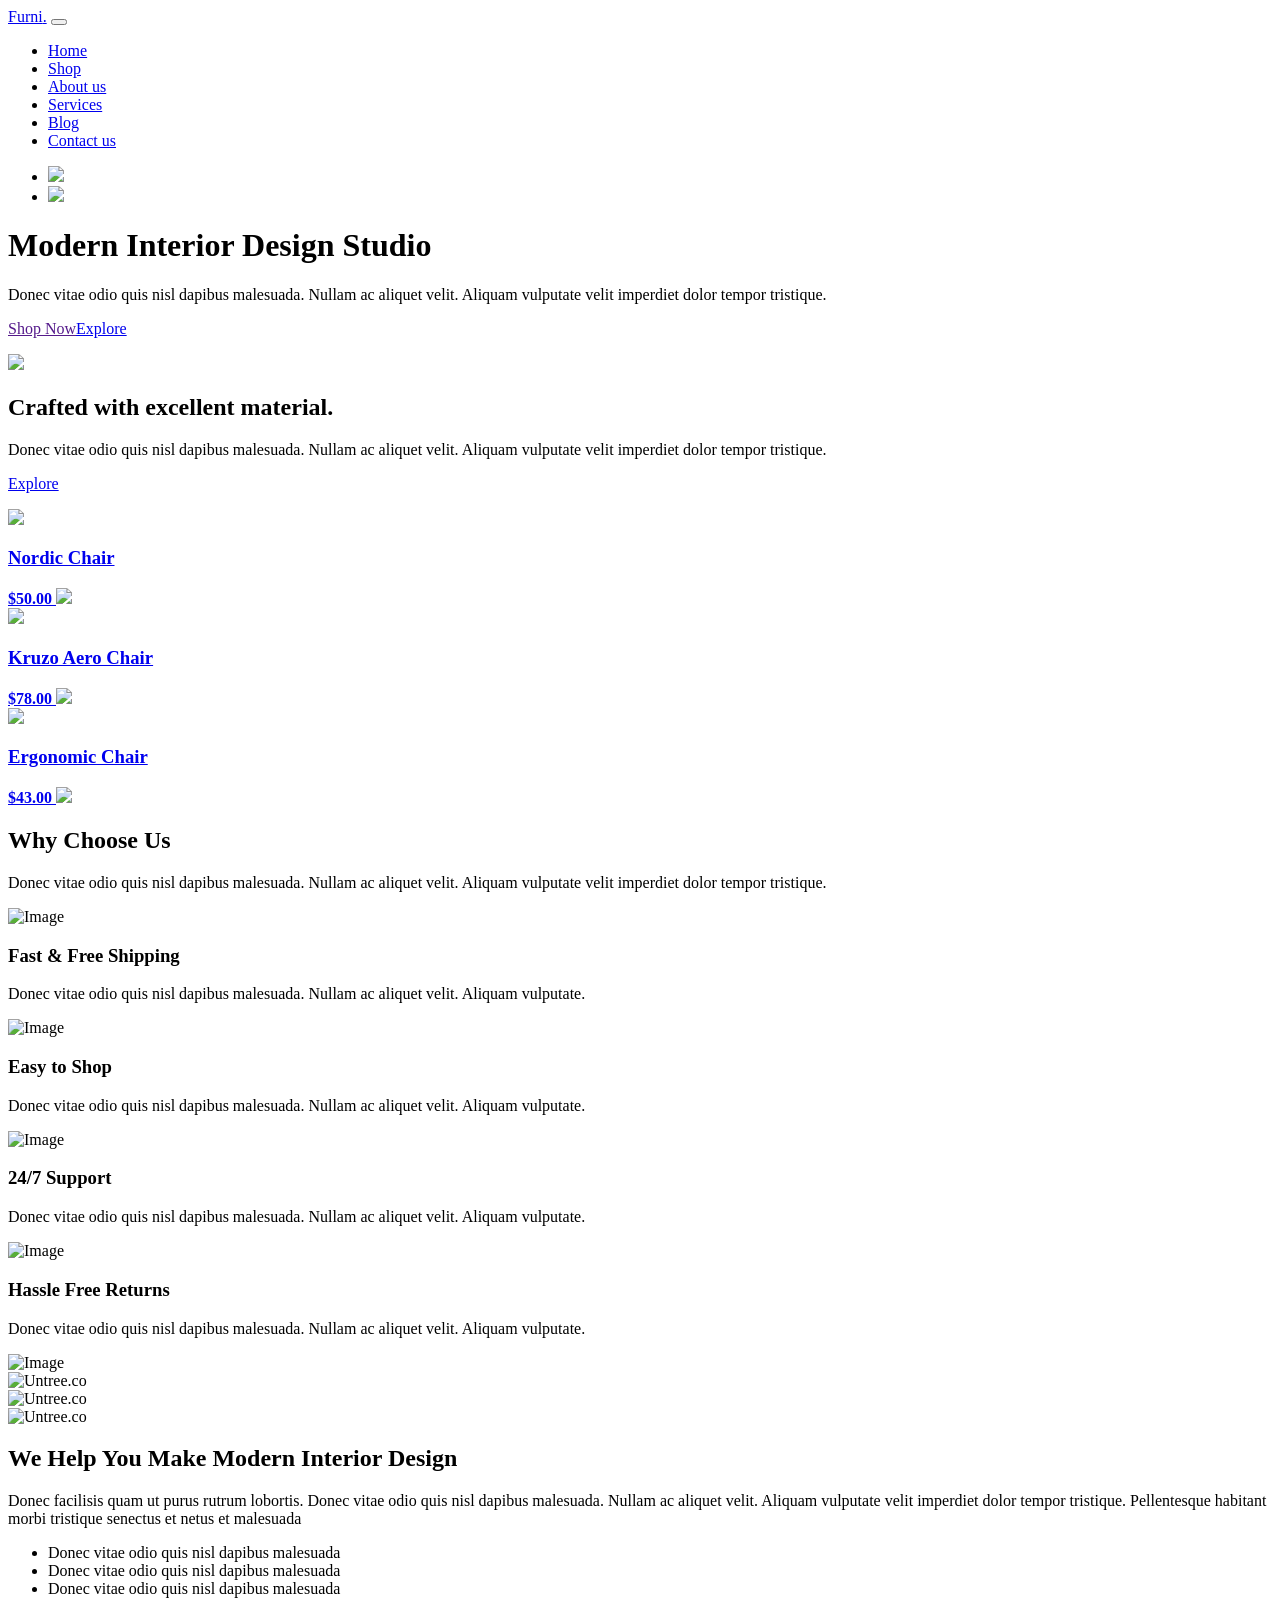
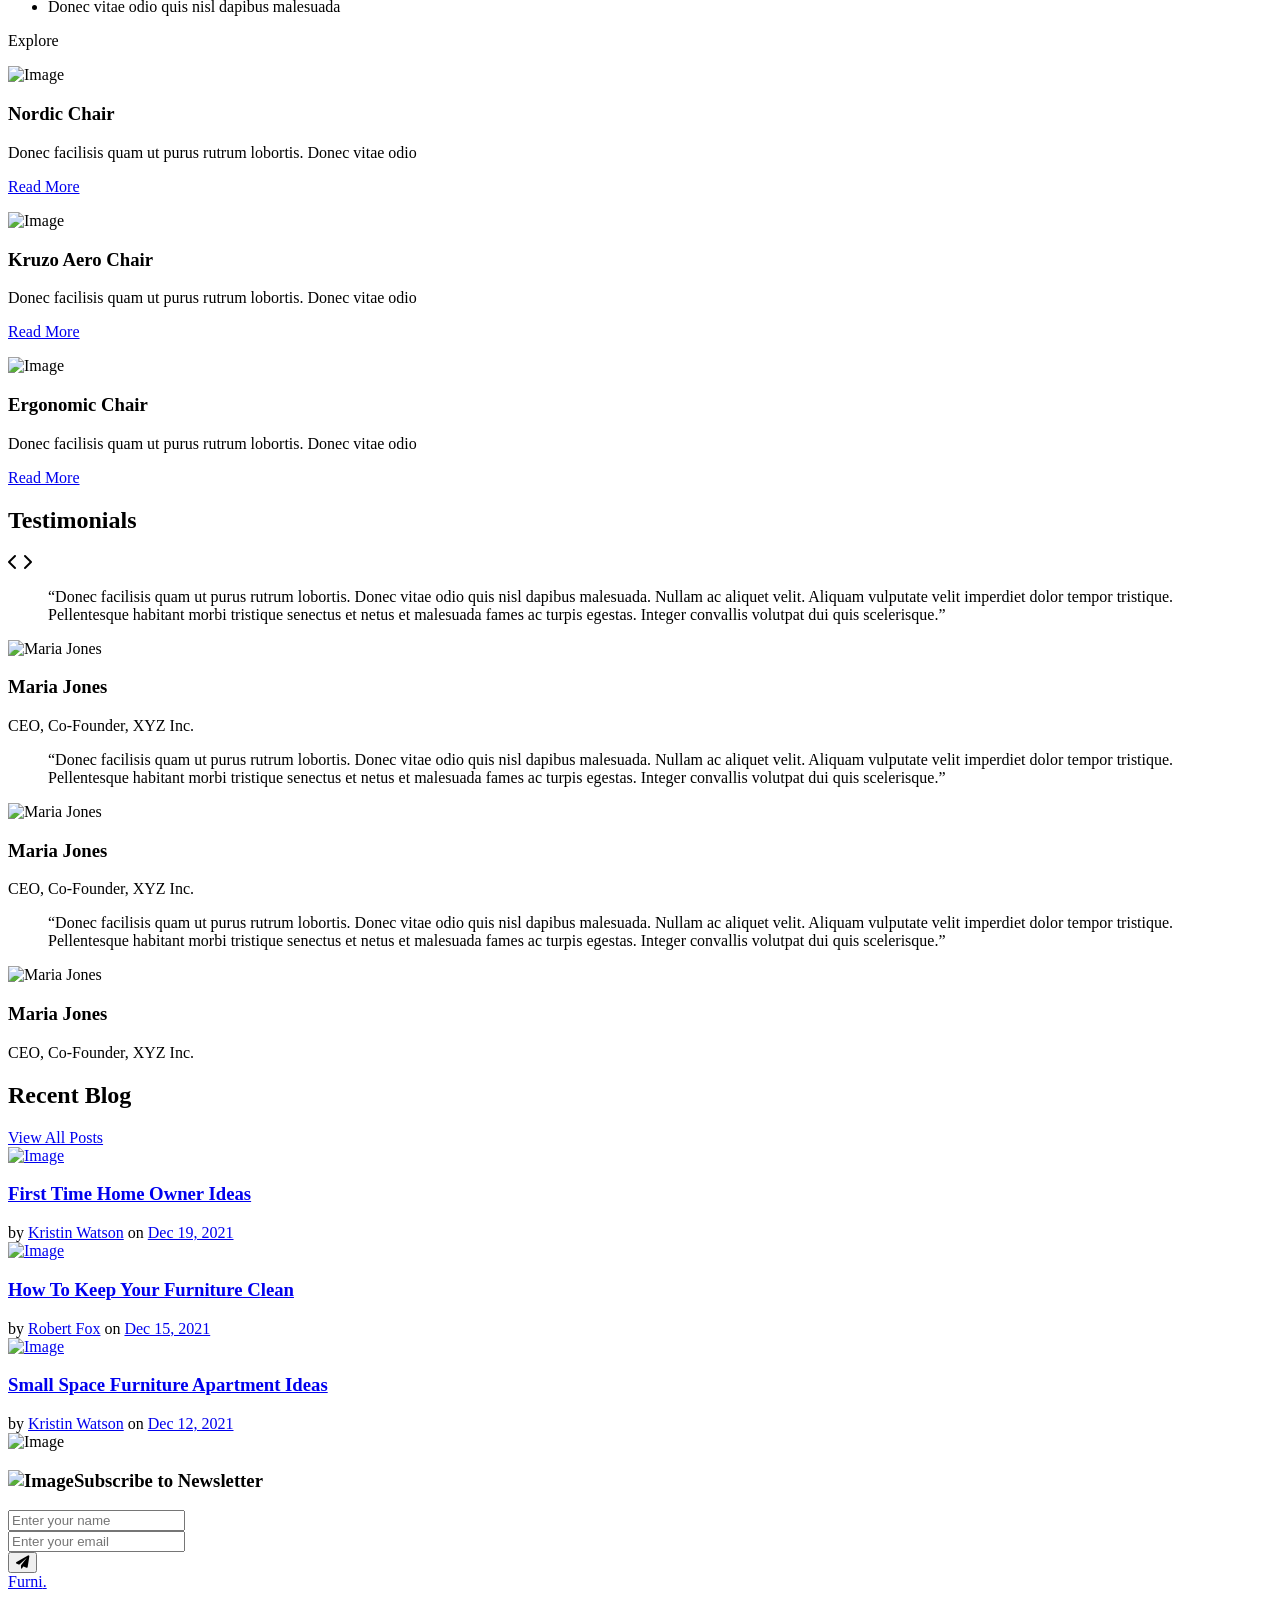
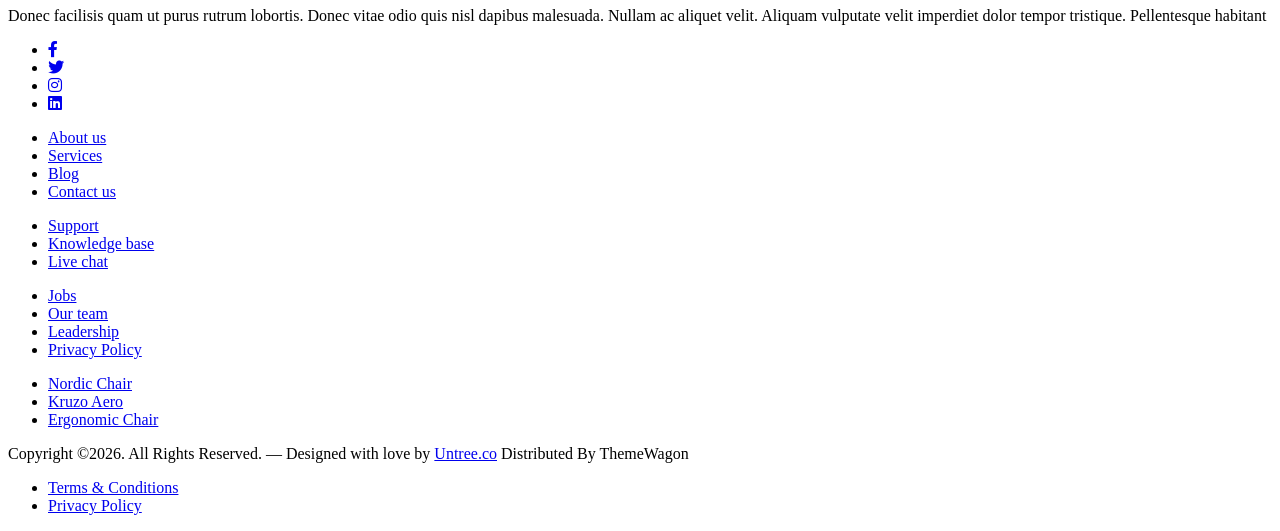
==== index.html @ 7dae72ae "Add files via upload" ====
<!-- /*
* Bootstrap 5
* Template Name: Furni
* Template Author: Untree.co
* Template URI: https://untree.co/
* License: https://creativecommons.org/licenses/by/3.0/
*/ -->
<!doctype html>
<html lang="en">
<head>
  <meta charset="utf-8">
  <meta name="viewport" content="width=device-width, initial-scale=1, shrink-to-fit=no">
  <meta name="author" content="Untree.co">
  <link rel="shortcut icon" href="favicon.png">

  <meta name="description" content="" />
  <meta name="keywords" content="bootstrap, bootstrap4" />

		<!-- Bootstrap CSS -->
		<link href="css/bootstrap.min.css" rel="stylesheet">
		<link href="https://cdnjs.cloudflare.com/ajax/libs/font-awesome/6.0.0-beta3/css/all.min.css" rel="stylesheet">
		<link href="css/tiny-slider.css" rel="stylesheet">
		<link href="css/style.css" rel="stylesheet">
		<title>Furni Free Bootstrap 5 Template for Furniture and Interior Design Websites by Untree.co </title>
	</head>

	<body>

		<!-- Start Header/Navigation -->
		<nav class="custom-navbar navbar navbar navbar-expand-md navbar-dark bg-dark" arial-label="Furni navigation bar">

			<div class="container">
				<a class="navbar-brand" href="index.html">Furni<span>.</span></a>

				<button class="navbar-toggler" type="button" data-bs-toggle="collapse" data-bs-target="#navbarsFurni" aria-controls="navbarsFurni" aria-expanded="false" aria-label="Toggle navigation">
					<span class="navbar-toggler-icon"></span>
				</button>

				<div class="collapse navbar-collapse" id="navbarsFurni">
					<ul class="custom-navbar-nav navbar-nav ms-auto mb-2 mb-md-0">
						<li class="nav-item active">
							<a class="nav-link" href="index.html">Home</a>
						</li>
						<li><a class="nav-link" href="shop.html">Shop</a></li>
						<li><a class="nav-link" href="about.html">About us</a></li>
						<li><a class="nav-link" href="services.html">Services</a></li>
						<li><a class="nav-link" href="blog.html">Blog</a></li>
						<li><a class="nav-link" href="contact.html">Contact us</a></li>
					</ul>

					<ul class="custom-navbar-cta navbar-nav mb-2 mb-md-0 ms-5">
						<li><a class="nav-link" href="#"><img src="images/user.svg"></a></li>
						<li><a class="nav-link" href="cart.html"><img src="images/cart.svg"></a></li>
					</ul>
				</div>
			</div>
				
		</nav>
		<!-- End Header/Navigation -->

		<!-- Start Hero Section -->
			<div class="hero">
				<div class="container">
					<div class="row justify-content-between">
						<div class="col-lg-5">
							<div class="intro-excerpt">
								<h1>Modern Interior <span clsas="d-block">Design Studio</span></h1>
								<p class="mb-4">Donec vitae odio quis nisl dapibus malesuada. Nullam ac aliquet velit. Aliquam vulputate velit imperdiet dolor tempor tristique.</p>
								<p><a href="" class="btn btn-secondary me-2">Shop Now</a><a href="#" class="btn btn-white-outline">Explore</a></p>
							</div>
						</div>
						<div class="col-lg-7">
							<div class="hero-img-wrap">
								<img src="images/couch.png" class="img-fluid">
							</div>
						</div>
					</div>
				</div>
			</div>
		<!-- End Hero Section -->

		<!-- Start Product Section -->
		<div class="product-section">
			<div class="container">
				<div class="row">

					<!-- Start Column 1 -->
					<div class="col-md-12 col-lg-3 mb-5 mb-lg-0">
						<h2 class="mb-4 section-title">Crafted with excellent material.</h2>
						<p class="mb-4">Donec vitae odio quis nisl dapibus malesuada. Nullam ac aliquet velit. Aliquam vulputate velit imperdiet dolor tempor tristique. </p>
						<p><a href="shop.html" class="btn">Explore</a></p>
					</div> 
					<!-- End Column 1 -->

					<!-- Start Column 2 -->
					<div class="col-12 col-md-4 col-lg-3 mb-5 mb-md-0">
						<a class="product-item" href="cart.html">
							<img src="images/product-1.png" class="img-fluid product-thumbnail">
							<h3 class="product-title">Nordic Chair</h3>
							<strong class="product-price">$50.00</strong>

							<span class="icon-cross">
								<img src="images/cross.svg" class="img-fluid">
							</span>
						</a>
					</div> 
					<!-- End Column 2 -->

					<!-- Start Column 3 -->
					<div class="col-12 col-md-4 col-lg-3 mb-5 mb-md-0">
						<a class="product-item" href="cart.html">
							<img src="images/product-2.png" class="img-fluid product-thumbnail">
							<h3 class="product-title">Kruzo Aero Chair</h3>
							<strong class="product-price">$78.00</strong>

							<span class="icon-cross">
								<img src="images/cross.svg" class="img-fluid">
							</span>
						</a>
					</div>
					<!-- End Column 3 -->

					<!-- Start Column 4 -->
					<div class="col-12 col-md-4 col-lg-3 mb-5 mb-md-0">
						<a class="product-item" href="cart.html">
							<img src="images/product-3.png" class="img-fluid product-thumbnail">
							<h3 class="product-title">Ergonomic Chair</h3>
							<strong class="product-price">$43.00</strong>

							<span class="icon-cross">
								<img src="images/cross.svg" class="img-fluid">
							</span>
						</a>
					</div>
					<!-- End Column 4 -->

				</div>
			</div>
		</div>
		<!-- End Product Section -->

		<!-- Start Why Choose Us Section -->
		<div class="why-choose-section">
			<div class="container">
				<div class="row justify-content-between">
					<div class="col-lg-6">
						<h2 class="section-title">Why Choose Us</h2>
						<p>Donec vitae odio quis nisl dapibus malesuada. Nullam ac aliquet velit. Aliquam vulputate velit imperdiet dolor tempor tristique.</p>

						<div class="row my-5">
							<div class="col-6 col-md-6">
								<div class="feature">
									<div class="icon">
										<img src="images/truck.svg" alt="Image" class="imf-fluid">
									</div>
									<h3>Fast &amp; Free Shipping</h3>
									<p>Donec vitae odio quis nisl dapibus malesuada. Nullam ac aliquet velit. Aliquam vulputate.</p>
								</div>
							</div>

							<div class="col-6 col-md-6">
								<div class="feature">
									<div class="icon">
										<img src="images/bag.svg" alt="Image" class="imf-fluid">
									</div>
									<h3>Easy to Shop</h3>
									<p>Donec vitae odio quis nisl dapibus malesuada. Nullam ac aliquet velit. Aliquam vulputate.</p>
								</div>
							</div>

							<div class="col-6 col-md-6">
								<div class="feature">
									<div class="icon">
										<img src="images/support.svg" alt="Image" class="imf-fluid">
									</div>
									<h3>24/7 Support</h3>
									<p>Donec vitae odio quis nisl dapibus malesuada. Nullam ac aliquet velit. Aliquam vulputate.</p>
								</div>
							</div>

							<div class="col-6 col-md-6">
								<div class="feature">
									<div class="icon">
										<img src="images/return.svg" alt="Image" class="imf-fluid">
									</div>
									<h3>Hassle Free Returns</h3>
									<p>Donec vitae odio quis nisl dapibus malesuada. Nullam ac aliquet velit. Aliquam vulputate.</p>
								</div>
							</div>

						</div>
					</div>

					<div class="col-lg-5">
						<div class="img-wrap">
							<img src="images/why-choose-us-img.jpg" alt="Image" class="img-fluid">
						</div>
					</div>

				</div>
			</div>
		</div>
		<!-- End Why Choose Us Section -->

		<!-- Start We Help Section -->
		<div class="we-help-section">
			<div class="container">
				<div class="row justify-content-between">
					<div class="col-lg-7 mb-5 mb-lg-0">
						<div class="imgs-grid">
							<div class="grid grid-1"><img src="images/img-grid-1.jpg" alt="Untree.co"></div>
							<div class="grid grid-2"><img src="images/img-grid-2.jpg" alt="Untree.co"></div>
							<div class="grid grid-3"><img src="images/img-grid-3.jpg" alt="Untree.co"></div>
						</div>
					</div>
					<div class="col-lg-5 ps-lg-5">
						<h2 class="section-title mb-4">We Help You Make Modern Interior Design</h2>
						<p>Donec facilisis quam ut purus rutrum lobortis. Donec vitae odio quis nisl dapibus malesuada. Nullam ac aliquet velit. Aliquam vulputate velit imperdiet dolor tempor tristique. Pellentesque habitant morbi tristique senectus et netus et malesuada</p>

						<ul class="list-unstyled custom-list my-4">
							<li>Donec vitae odio quis nisl dapibus malesuada</li>
							<li>Donec vitae odio quis nisl dapibus malesuada</li>
							<li>Donec vitae odio quis nisl dapibus malesuada</li>
							<li>Donec vitae odio quis nisl dapibus malesuada</li>
						</ul>
						<p><a herf="#" class="btn">Explore</a></p>
					</div>
				</div>
			</div>
		</div>
		<!-- End We Help Section -->

		<!-- Start Popular Product -->
		<div class="popular-product">
			<div class="container">
				<div class="row">

					<div class="col-12 col-md-6 col-lg-4 mb-4 mb-lg-0">
						<div class="product-item-sm d-flex">
							<div class="thumbnail">
								<img src="images/product-1.png" alt="Image" class="img-fluid">
							</div>
							<div class="pt-3">
								<h3>Nordic Chair</h3>
								<p>Donec facilisis quam ut purus rutrum lobortis. Donec vitae odio </p>
								<p><a href="#">Read More</a></p>
							</div>
						</div>
					</div>

					<div class="col-12 col-md-6 col-lg-4 mb-4 mb-lg-0">
						<div class="product-item-sm d-flex">
							<div class="thumbnail">
								<img src="images/product-2.png" alt="Image" class="img-fluid">
							</div>
							<div class="pt-3">
								<h3>Kruzo Aero Chair</h3>
								<p>Donec facilisis quam ut purus rutrum lobortis. Donec vitae odio </p>
								<p><a href="#">Read More</a></p>
							</div>
						</div>
					</div>

					<div class="col-12 col-md-6 col-lg-4 mb-4 mb-lg-0">
						<div class="product-item-sm d-flex">
							<div class="thumbnail">
								<img src="images/product-3.png" alt="Image" class="img-fluid">
							</div>
							<div class="pt-3">
								<h3>Ergonomic Chair</h3>
								<p>Donec facilisis quam ut purus rutrum lobortis. Donec vitae odio </p>
								<p><a href="#">Read More</a></p>
							</div>
						</div>
					</div>

				</div>
			</div>
		</div>
		<!-- End Popular Product -->

		<!-- Start Testimonial Slider -->
		<div class="testimonial-section">
			<div class="container">
				<div class="row">
					<div class="col-lg-7 mx-auto text-center">
						<h2 class="section-title">Testimonials</h2>
					</div>
				</div>

				<div class="row justify-content-center">
					<div class="col-lg-12">
						<div class="testimonial-slider-wrap text-center">

							<div id="testimonial-nav">
								<span class="prev" data-controls="prev"><span class="fa fa-chevron-left"></span></span>
								<span class="next" data-controls="next"><span class="fa fa-chevron-right"></span></span>
							</div>

							<div class="testimonial-slider">
								
								<div class="item">
									<div class="row justify-content-center">
										<div class="col-lg-8 mx-auto">

											<div class="testimonial-block text-center">
												<blockquote class="mb-5">
													<p>&ldquo;Donec facilisis quam ut purus rutrum lobortis. Donec vitae odio quis nisl dapibus malesuada. Nullam ac aliquet velit. Aliquam vulputate velit imperdiet dolor tempor tristique. Pellentesque habitant morbi tristique senectus et netus et malesuada fames ac turpis egestas. Integer convallis volutpat dui quis scelerisque.&rdquo;</p>
												</blockquote>

												<div class="author-info">
													<div class="author-pic">
														<img src="images/person-1.png" alt="Maria Jones" class="img-fluid">
													</div>
													<h3 class="font-weight-bold">Maria Jones</h3>
													<span class="position d-block mb-3">CEO, Co-Founder, XYZ Inc.</span>
												</div>
											</div>

										</div>
									</div>
								</div> 
								<!-- END item -->

								<div class="item">
									<div class="row justify-content-center">
										<div class="col-lg-8 mx-auto">

											<div class="testimonial-block text-center">
												<blockquote class="mb-5">
													<p>&ldquo;Donec facilisis quam ut purus rutrum lobortis. Donec vitae odio quis nisl dapibus malesuada. Nullam ac aliquet velit. Aliquam vulputate velit imperdiet dolor tempor tristique. Pellentesque habitant morbi tristique senectus et netus et malesuada fames ac turpis egestas. Integer convallis volutpat dui quis scelerisque.&rdquo;</p>
												</blockquote>

												<div class="author-info">
													<div class="author-pic">
														<img src="images/person-1.png" alt="Maria Jones" class="img-fluid">
													</div>
													<h3 class="font-weight-bold">Maria Jones</h3>
													<span class="position d-block mb-3">CEO, Co-Founder, XYZ Inc.</span>
												</div>
											</div>

										</div>
									</div>
								</div> 
								<!-- END item -->

								<div class="item">
									<div class="row justify-content-center">
										<div class="col-lg-8 mx-auto">

											<div class="testimonial-block text-center">
												<blockquote class="mb-5">
													<p>&ldquo;Donec facilisis quam ut purus rutrum lobortis. Donec vitae odio quis nisl dapibus malesuada. Nullam ac aliquet velit. Aliquam vulputate velit imperdiet dolor tempor tristique. Pellentesque habitant morbi tristique senectus et netus et malesuada fames ac turpis egestas. Integer convallis volutpat dui quis scelerisque.&rdquo;</p>
												</blockquote>

												<div class="author-info">
													<div class="author-pic">
														<img src="images/person-1.png" alt="Maria Jones" class="img-fluid">
													</div>
													<h3 class="font-weight-bold">Maria Jones</h3>
													<span class="position d-block mb-3">CEO, Co-Founder, XYZ Inc.</span>
												</div>
											</div>

										</div>
									</div>
								</div> 
								<!-- END item -->

							</div>

						</div>
					</div>
				</div>
			</div>
		</div>
		<!-- End Testimonial Slider -->

		<!-- Start Blog Section -->
		<div class="blog-section">
			<div class="container">
				<div class="row mb-5">
					<div class="col-md-6">
						<h2 class="section-title">Recent Blog</h2>
					</div>
					<div class="col-md-6 text-start text-md-end">
						<a href="#" class="more">View All Posts</a>
					</div>
				</div>

				<div class="row">

					<div class="col-12 col-sm-6 col-md-4 mb-4 mb-md-0">
						<div class="post-entry">
							<a href="#" class="post-thumbnail"><img src="images/post-1.jpg" alt="Image" class="img-fluid"></a>
							<div class="post-content-entry">
								<h3><a href="#">First Time Home Owner Ideas</a></h3>
								<div class="meta">
									<span>by <a href="#">Kristin Watson</a></span> <span>on <a href="#">Dec 19, 2021</a></span>
								</div>
							</div>
						</div>
					</div>

					<div class="col-12 col-sm-6 col-md-4 mb-4 mb-md-0">
						<div class="post-entry">
							<a href="#" class="post-thumbnail"><img src="images/post-2.jpg" alt="Image" class="img-fluid"></a>
							<div class="post-content-entry">
								<h3><a href="#">How To Keep Your Furniture Clean</a></h3>
								<div class="meta">
									<span>by <a href="#">Robert Fox</a></span> <span>on <a href="#">Dec 15, 2021</a></span>
								</div>
							</div>
						</div>
					</div>

					<div class="col-12 col-sm-6 col-md-4 mb-4 mb-md-0">
						<div class="post-entry">
							<a href="#" class="post-thumbnail"><img src="images/post-3.jpg" alt="Image" class="img-fluid"></a>
							<div class="post-content-entry">
								<h3><a href="#">Small Space Furniture Apartment Ideas</a></h3>
								<div class="meta">
									<span>by <a href="#">Kristin Watson</a></span> <span>on <a href="#">Dec 12, 2021</a></span>
								</div>
							</div>
						</div>
					</div>

				</div>
			</div>
		</div>
		<!-- End Blog Section -->	

		<!-- Start Footer Section -->
		<footer class="footer-section">
			<div class="container relative">

				<div class="sofa-img">
					<img src="images/sofa.png" alt="Image" class="img-fluid">
				</div>

				<div class="row">
					<div class="col-lg-8">
						<div class="subscription-form">
							<h3 class="d-flex align-items-center"><span class="me-1"><img src="images/envelope-outline.svg" alt="Image" class="img-fluid"></span><span>Subscribe to Newsletter</span></h3>

							<form action="#" class="row g-3">
								<div class="col-auto">
									<input type="text" class="form-control" placeholder="Enter your name">
								</div>
								<div class="col-auto">
									<input type="email" class="form-control" placeholder="Enter your email">
								</div>
								<div class="col-auto">
									<button class="btn btn-primary">
										<span class="fa fa-paper-plane"></span>
									</button>
								</div>
							</form>

						</div>
					</div>
				</div>

				<div class="row g-5 mb-5">
					<div class="col-lg-4">
						<div class="mb-4 footer-logo-wrap"><a href="#" class="footer-logo">Furni<span>.</span></a></div>
						<p class="mb-4">Donec facilisis quam ut purus rutrum lobortis. Donec vitae odio quis nisl dapibus malesuada. Nullam ac aliquet velit. Aliquam vulputate velit imperdiet dolor tempor tristique. Pellentesque habitant</p>

						<ul class="list-unstyled custom-social">
							<li><a href="#"><span class="fa fa-brands fa-facebook-f"></span></a></li>
							<li><a href="#"><span class="fa fa-brands fa-twitter"></span></a></li>
							<li><a href="#"><span class="fa fa-brands fa-instagram"></span></a></li>
							<li><a href="#"><span class="fa fa-brands fa-linkedin"></span></a></li>
						</ul>
					</div>

					<div class="col-lg-8">
						<div class="row links-wrap">
							<div class="col-6 col-sm-6 col-md-3">
								<ul class="list-unstyled">
									<li><a href="#">About us</a></li>
									<li><a href="#">Services</a></li>
									<li><a href="#">Blog</a></li>
									<li><a href="#">Contact us</a></li>
								</ul>
							</div>

							<div class="col-6 col-sm-6 col-md-3">
								<ul class="list-unstyled">
									<li><a href="#">Support</a></li>
									<li><a href="#">Knowledge base</a></li>
									<li><a href="#">Live chat</a></li>
								</ul>
							</div>

							<div class="col-6 col-sm-6 col-md-3">
								<ul class="list-unstyled">
									<li><a href="#">Jobs</a></li>
									<li><a href="#">Our team</a></li>
									<li><a href="#">Leadership</a></li>
									<li><a href="#">Privacy Policy</a></li>
								</ul>
							</div>

							<div class="col-6 col-sm-6 col-md-3">
								<ul class="list-unstyled">
									<li><a href="#">Nordic Chair</a></li>
									<li><a href="#">Kruzo Aero</a></li>
									<li><a href="#">Ergonomic Chair</a></li>
								</ul>
							</div>
						</div>
					</div>

				</div>

				<div class="border-top copyright">
					<div class="row pt-4">
						<div class="col-lg-6">
							<p class="mb-2 text-center text-lg-start">Copyright &copy;<script>document.write(new Date().getFullYear());</script>. All Rights Reserved. &mdash; Designed with love by <a href="https://untree.co">Untree.co</a> Distributed By <a hreff="https://themewagon.com">ThemeWagon</a>  <!-- License information: https://untree.co/license/ -->
            </p>
						</div>

						<div class="col-lg-6 text-center text-lg-end">
							<ul class="list-unstyled d-inline-flex ms-auto">
								<li class="me-4"><a href="#">Terms &amp; Conditions</a></li>
								<li><a href="#">Privacy Policy</a></li>
							</ul>
						</div>

					</div>
				</div>

			</div>
		</footer>
		<!-- End Footer Section -->	


		<script src="js/bootstrap.bundle.min.js"></script>
		<script src="js/tiny-slider.js"></script>
		<script src="js/custom.js"></script>
	</body>

</html>
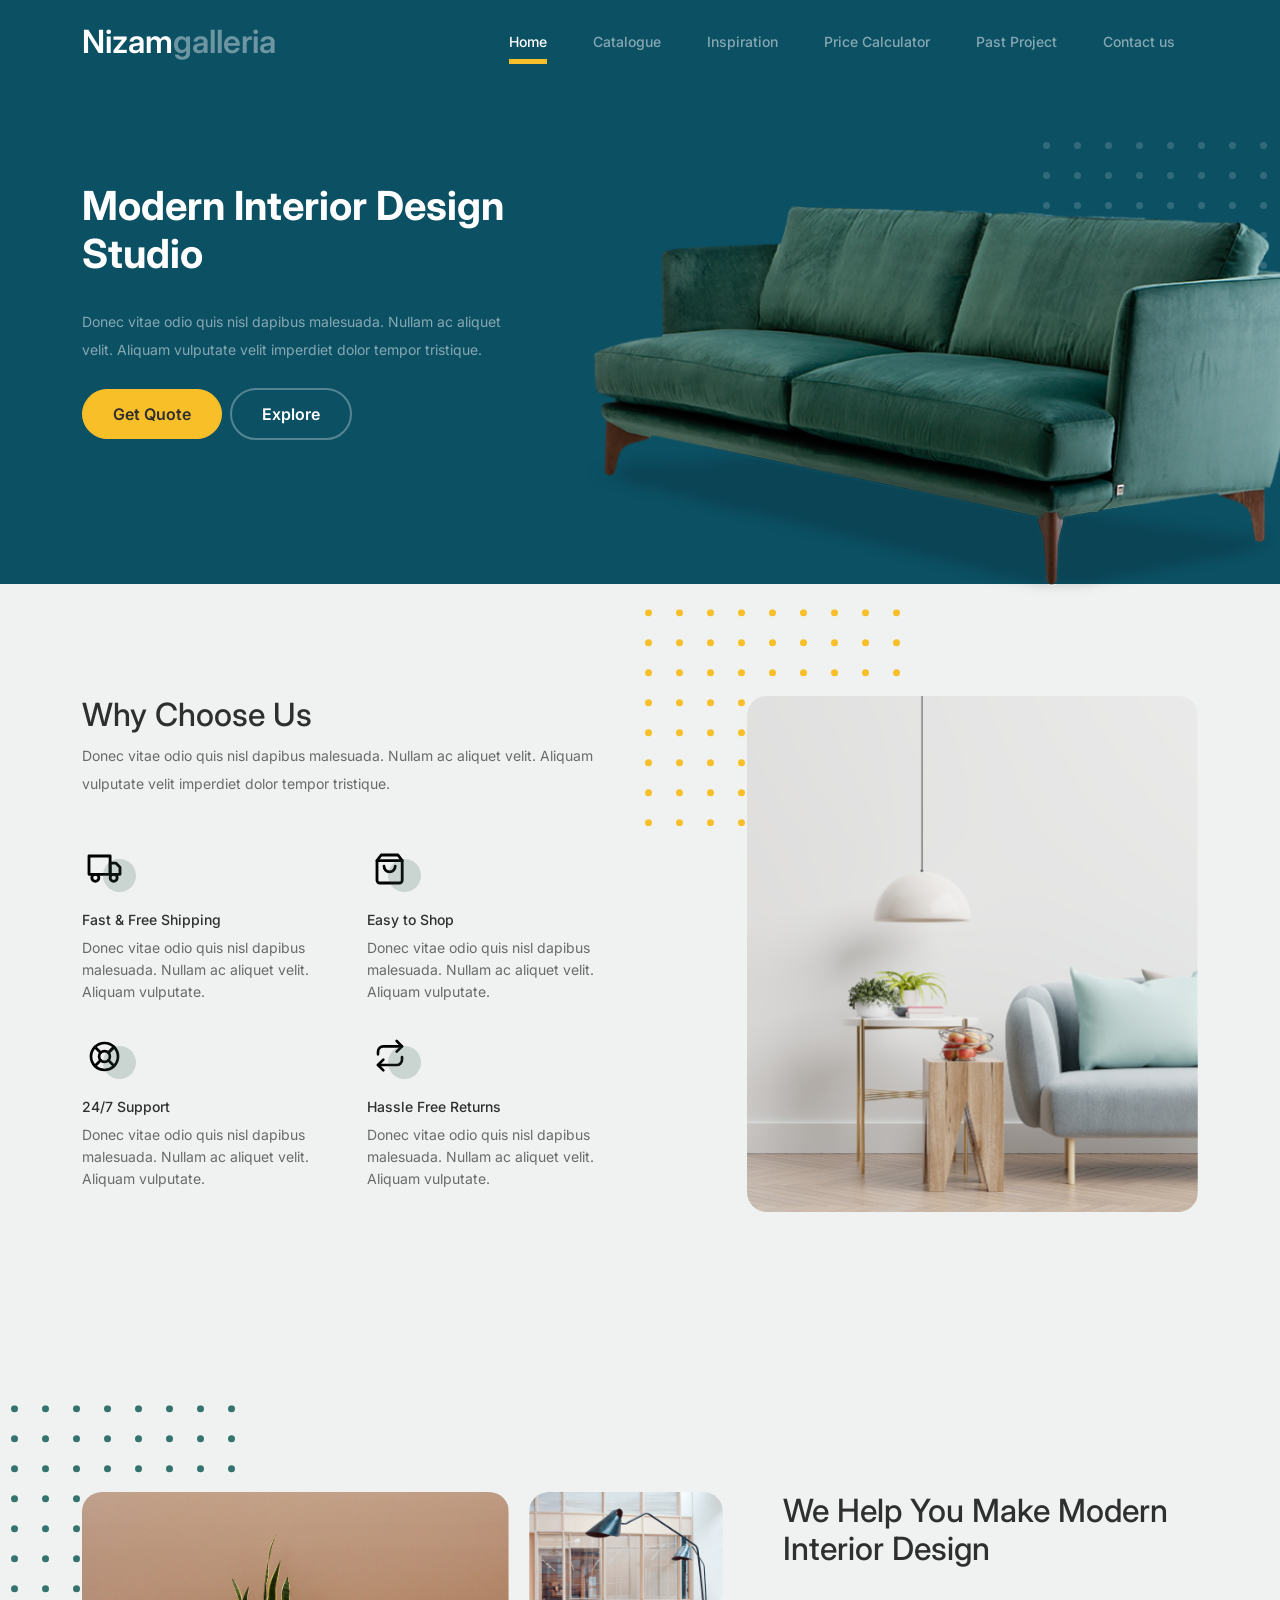
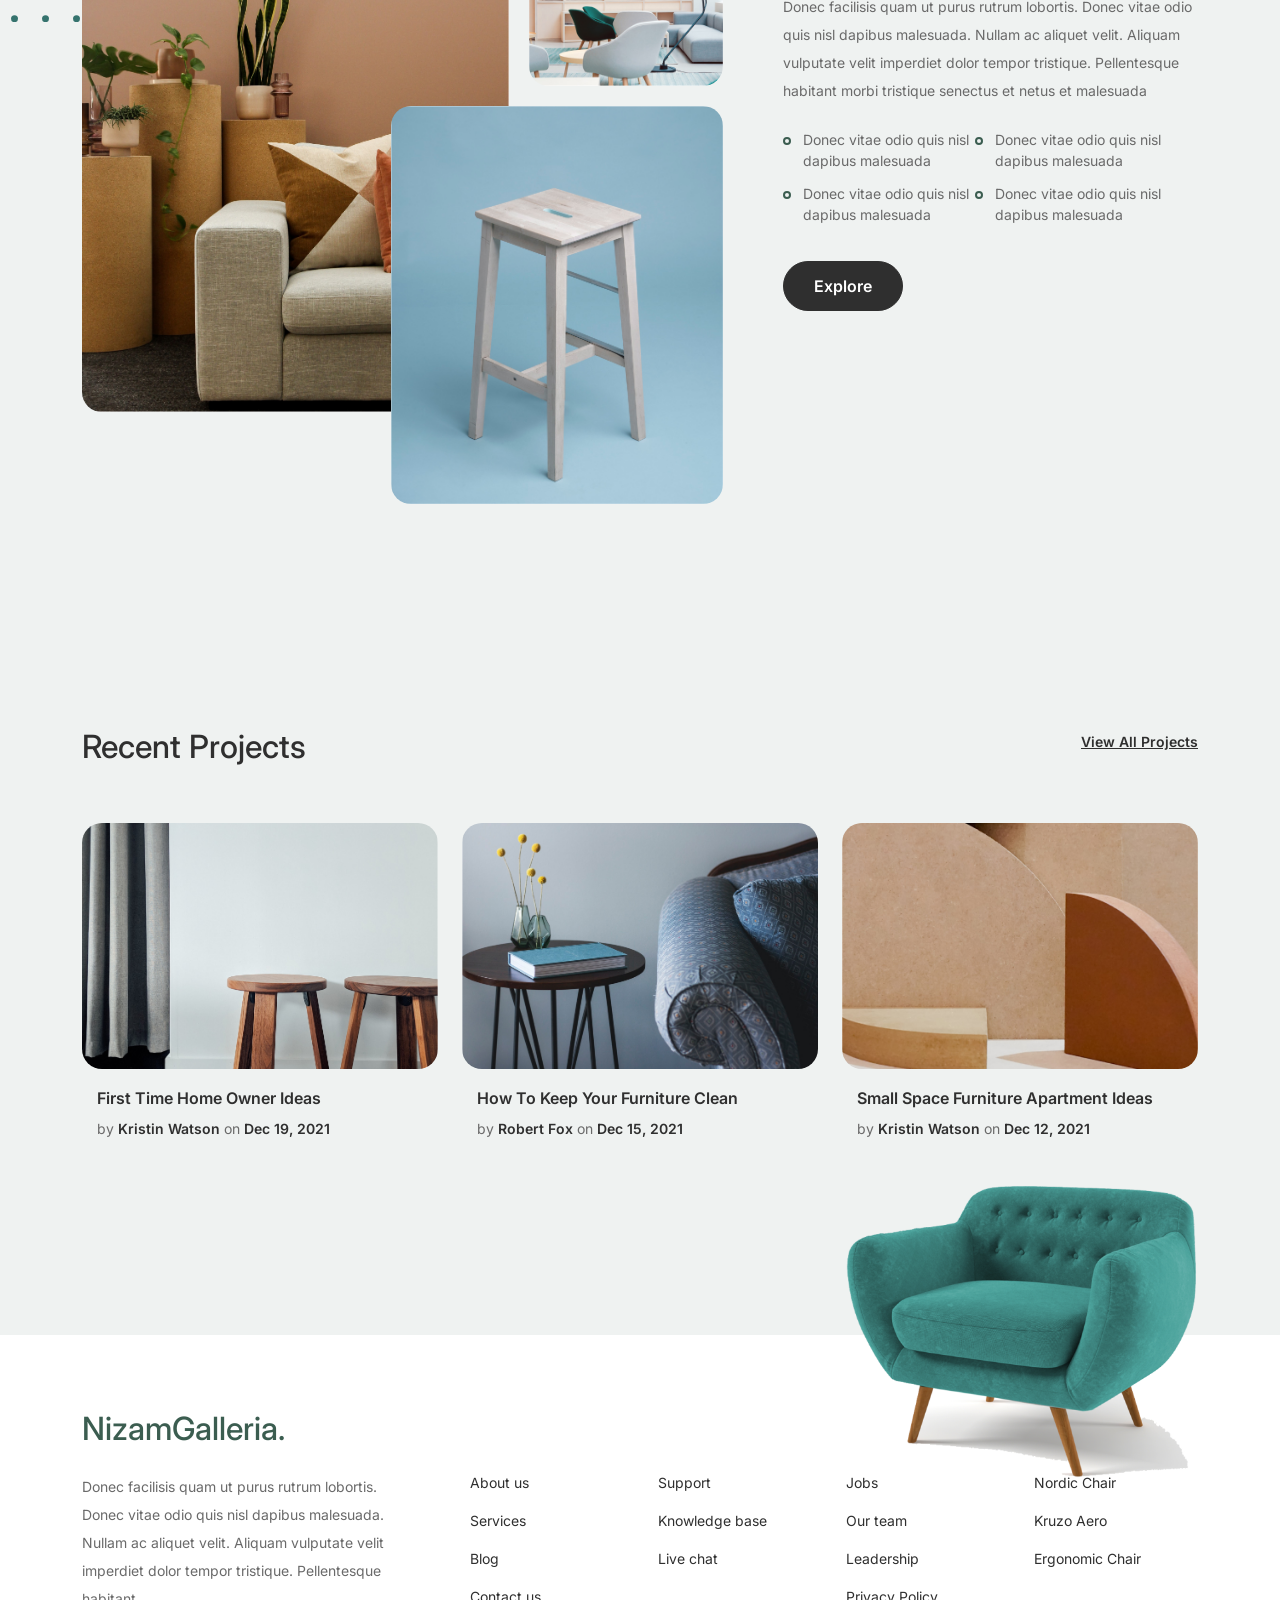
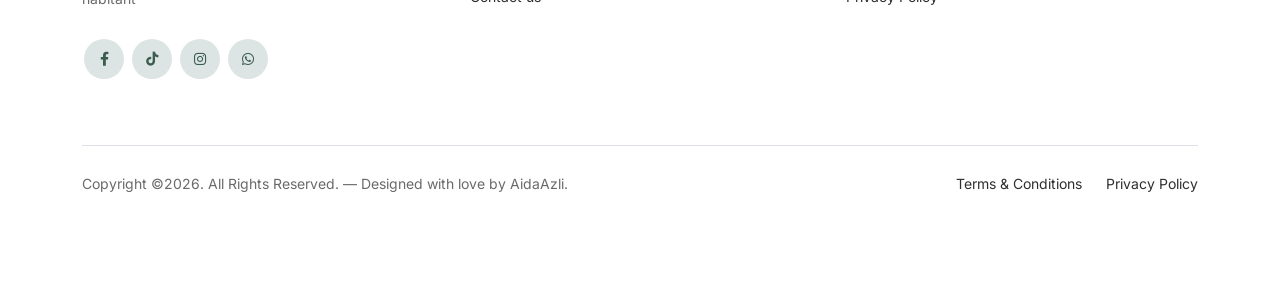
==== commit f65b6c54: "Update index.html" ====
--- a/index.html
+++ b/index.html
@@ -21,7 +21,7 @@
 		<link href="https://cdnjs.cloudflare.com/ajax/libs/font-awesome/6.0.0-beta3/css/all.min.css" rel="stylesheet">
 		<link href="css/tiny-slider.css" rel="stylesheet">
 		<link href="css/style.css" rel="stylesheet">
-		<title>Furni Free Bootstrap 5 Template for Furniture and Interior Design Websites by Untree.co </title>
+		<title>Nizam Galleria</title>
 	</head>
 
 	<body>
@@ -30,7 +30,7 @@
 		<nav class="custom-navbar navbar navbar navbar-expand-md navbar-dark bg-dark" arial-label="Furni navigation bar">
 
 			<div class="container">
-				<a class="navbar-brand" href="index.html">Furni<span>.</span></a>
+				<a class="navbar-brand" href="index.html">Nizam<span>galleria</span></a>
 
 				<button class="navbar-toggler" type="button" data-bs-toggle="collapse" data-bs-target="#navbarsFurni" aria-controls="navbarsFurni" aria-expanded="false" aria-label="Toggle navigation">
 					<span class="navbar-toggler-icon"></span>
@@ -41,16 +41,11 @@
 						<li class="nav-item active">
 							<a class="nav-link" href="index.html">Home</a>
 						</li>
-						<li><a class="nav-link" href="shop.html">Shop</a></li>
-						<li><a class="nav-link" href="about.html">About us</a></li>
-						<li><a class="nav-link" href="services.html">Services</a></li>
-						<li><a class="nav-link" href="blog.html">Blog</a></li>
+						<li><a class="nav-link" href="catalogue.html">Catalogue</a></li>
+						<li><a class="nav-link" href="inspiration.html">Inspiration</a></li>
+						<li><a class="nav-link" href="priceCalculator.html">Price Calculator</a></li>
+						<li><a class="nav-link" href="pastProject.html">Past Project</a></li>
 						<li><a class="nav-link" href="contact.html">Contact us</a></li>
-					</ul>
-
-					<ul class="custom-navbar-cta navbar-nav mb-2 mb-md-0 ms-5">
-						<li><a class="nav-link" href="#"><img src="images/user.svg"></a></li>
-						<li><a class="nav-link" href="cart.html"><img src="images/cart.svg"></a></li>
 					</ul>
 				</div>
 			</div>
@@ -66,7 +61,7 @@
 							<div class="intro-excerpt">
 								<h1>Modern Interior <span clsas="d-block">Design Studio</span></h1>
 								<p class="mb-4">Donec vitae odio quis nisl dapibus malesuada. Nullam ac aliquet velit. Aliquam vulputate velit imperdiet dolor tempor tristique.</p>
-								<p><a href="" class="btn btn-secondary me-2">Shop Now</a><a href="#" class="btn btn-white-outline">Explore</a></p>
+								<p><a href="priceCalculator.html" class="btn btn-secondary me-2">Get Quote</a><a href="#" class="btn btn-white-outline">Explore</a></p>
 							</div>
 						</div>
 						<div class="col-lg-7">
@@ -78,66 +73,6 @@
 				</div>
 			</div>
 		<!-- End Hero Section -->
-
-		<!-- Start Product Section -->
-		<div class="product-section">
-			<div class="container">
-				<div class="row">
-
-					<!-- Start Column 1 -->
-					<div class="col-md-12 col-lg-3 mb-5 mb-lg-0">
-						<h2 class="mb-4 section-title">Crafted with excellent material.</h2>
-						<p class="mb-4">Donec vitae odio quis nisl dapibus malesuada. Nullam ac aliquet velit. Aliquam vulputate velit imperdiet dolor tempor tristique. </p>
-						<p><a href="shop.html" class="btn">Explore</a></p>
-					</div> 
-					<!-- End Column 1 -->
-
-					<!-- Start Column 2 -->
-					<div class="col-12 col-md-4 col-lg-3 mb-5 mb-md-0">
-						<a class="product-item" href="cart.html">
-							<img src="images/product-1.png" class="img-fluid product-thumbnail">
-							<h3 class="product-title">Nordic Chair</h3>
-							<strong class="product-price">$50.00</strong>
-
-							<span class="icon-cross">
-								<img src="images/cross.svg" class="img-fluid">
-							</span>
-						</a>
-					</div> 
-					<!-- End Column 2 -->
-
-					<!-- Start Column 3 -->
-					<div class="col-12 col-md-4 col-lg-3 mb-5 mb-md-0">
-						<a class="product-item" href="cart.html">
-							<img src="images/product-2.png" class="img-fluid product-thumbnail">
-							<h3 class="product-title">Kruzo Aero Chair</h3>
-							<strong class="product-price">$78.00</strong>
-
-							<span class="icon-cross">
-								<img src="images/cross.svg" class="img-fluid">
-							</span>
-						</a>
-					</div>
-					<!-- End Column 3 -->
-
-					<!-- Start Column 4 -->
-					<div class="col-12 col-md-4 col-lg-3 mb-5 mb-md-0">
-						<a class="product-item" href="cart.html">
-							<img src="images/product-3.png" class="img-fluid product-thumbnail">
-							<h3 class="product-title">Ergonomic Chair</h3>
-							<strong class="product-price">$43.00</strong>
-
-							<span class="icon-cross">
-								<img src="images/cross.svg" class="img-fluid">
-							</span>
-						</a>
-					</div>
-					<!-- End Column 4 -->
-
-				</div>
-			</div>
-		</div>
-		<!-- End Product Section -->
 
 		<!-- Start Why Choose Us Section -->
 		<div class="why-choose-section">
@@ -230,162 +165,15 @@
 		</div>
 		<!-- End We Help Section -->
 
-		<!-- Start Popular Product -->
-		<div class="popular-product">
-			<div class="container">
-				<div class="row">
-
-					<div class="col-12 col-md-6 col-lg-4 mb-4 mb-lg-0">
-						<div class="product-item-sm d-flex">
-							<div class="thumbnail">
-								<img src="images/product-1.png" alt="Image" class="img-fluid">
-							</div>
-							<div class="pt-3">
-								<h3>Nordic Chair</h3>
-								<p>Donec facilisis quam ut purus rutrum lobortis. Donec vitae odio </p>
-								<p><a href="#">Read More</a></p>
-							</div>
-						</div>
-					</div>
-
-					<div class="col-12 col-md-6 col-lg-4 mb-4 mb-lg-0">
-						<div class="product-item-sm d-flex">
-							<div class="thumbnail">
-								<img src="images/product-2.png" alt="Image" class="img-fluid">
-							</div>
-							<div class="pt-3">
-								<h3>Kruzo Aero Chair</h3>
-								<p>Donec facilisis quam ut purus rutrum lobortis. Donec vitae odio </p>
-								<p><a href="#">Read More</a></p>
-							</div>
-						</div>
-					</div>
-
-					<div class="col-12 col-md-6 col-lg-4 mb-4 mb-lg-0">
-						<div class="product-item-sm d-flex">
-							<div class="thumbnail">
-								<img src="images/product-3.png" alt="Image" class="img-fluid">
-							</div>
-							<div class="pt-3">
-								<h3>Ergonomic Chair</h3>
-								<p>Donec facilisis quam ut purus rutrum lobortis. Donec vitae odio </p>
-								<p><a href="#">Read More</a></p>
-							</div>
-						</div>
-					</div>
-
-				</div>
-			</div>
-		</div>
-		<!-- End Popular Product -->
-
-		<!-- Start Testimonial Slider -->
-		<div class="testimonial-section">
-			<div class="container">
-				<div class="row">
-					<div class="col-lg-7 mx-auto text-center">
-						<h2 class="section-title">Testimonials</h2>
-					</div>
-				</div>
-
-				<div class="row justify-content-center">
-					<div class="col-lg-12">
-						<div class="testimonial-slider-wrap text-center">
-
-							<div id="testimonial-nav">
-								<span class="prev" data-controls="prev"><span class="fa fa-chevron-left"></span></span>
-								<span class="next" data-controls="next"><span class="fa fa-chevron-right"></span></span>
-							</div>
-
-							<div class="testimonial-slider">
-								
-								<div class="item">
-									<div class="row justify-content-center">
-										<div class="col-lg-8 mx-auto">
-
-											<div class="testimonial-block text-center">
-												<blockquote class="mb-5">
-													<p>&ldquo;Donec facilisis quam ut purus rutrum lobortis. Donec vitae odio quis nisl dapibus malesuada. Nullam ac aliquet velit. Aliquam vulputate velit imperdiet dolor tempor tristique. Pellentesque habitant morbi tristique senectus et netus et malesuada fames ac turpis egestas. Integer convallis volutpat dui quis scelerisque.&rdquo;</p>
-												</blockquote>
-
-												<div class="author-info">
-													<div class="author-pic">
-														<img src="images/person-1.png" alt="Maria Jones" class="img-fluid">
-													</div>
-													<h3 class="font-weight-bold">Maria Jones</h3>
-													<span class="position d-block mb-3">CEO, Co-Founder, XYZ Inc.</span>
-												</div>
-											</div>
-
-										</div>
-									</div>
-								</div> 
-								<!-- END item -->
-
-								<div class="item">
-									<div class="row justify-content-center">
-										<div class="col-lg-8 mx-auto">
-
-											<div class="testimonial-block text-center">
-												<blockquote class="mb-5">
-													<p>&ldquo;Donec facilisis quam ut purus rutrum lobortis. Donec vitae odio quis nisl dapibus malesuada. Nullam ac aliquet velit. Aliquam vulputate velit imperdiet dolor tempor tristique. Pellentesque habitant morbi tristique senectus et netus et malesuada fames ac turpis egestas. Integer convallis volutpat dui quis scelerisque.&rdquo;</p>
-												</blockquote>
-
-												<div class="author-info">
-													<div class="author-pic">
-														<img src="images/person-1.png" alt="Maria Jones" class="img-fluid">
-													</div>
-													<h3 class="font-weight-bold">Maria Jones</h3>
-													<span class="position d-block mb-3">CEO, Co-Founder, XYZ Inc.</span>
-												</div>
-											</div>
-
-										</div>
-									</div>
-								</div> 
-								<!-- END item -->
-
-								<div class="item">
-									<div class="row justify-content-center">
-										<div class="col-lg-8 mx-auto">
-
-											<div class="testimonial-block text-center">
-												<blockquote class="mb-5">
-													<p>&ldquo;Donec facilisis quam ut purus rutrum lobortis. Donec vitae odio quis nisl dapibus malesuada. Nullam ac aliquet velit. Aliquam vulputate velit imperdiet dolor tempor tristique. Pellentesque habitant morbi tristique senectus et netus et malesuada fames ac turpis egestas. Integer convallis volutpat dui quis scelerisque.&rdquo;</p>
-												</blockquote>
-
-												<div class="author-info">
-													<div class="author-pic">
-														<img src="images/person-1.png" alt="Maria Jones" class="img-fluid">
-													</div>
-													<h3 class="font-weight-bold">Maria Jones</h3>
-													<span class="position d-block mb-3">CEO, Co-Founder, XYZ Inc.</span>
-												</div>
-											</div>
-
-										</div>
-									</div>
-								</div> 
-								<!-- END item -->
-
-							</div>
-
-						</div>
-					</div>
-				</div>
-			</div>
-		</div>
-		<!-- End Testimonial Slider -->
-
 		<!-- Start Blog Section -->
 		<div class="blog-section">
 			<div class="container">
 				<div class="row mb-5">
 					<div class="col-md-6">
-						<h2 class="section-title">Recent Blog</h2>
+						<h2 class="section-title">Recent Projects</h2>
 					</div>
 					<div class="col-md-6 text-start text-md-end">
-						<a href="#" class="more">View All Posts</a>
+						<a href="pastProject.html" class="more">View All Projects</a>
 					</div>
 				</div>
 
@@ -440,39 +228,16 @@
 					<img src="images/sofa.png" alt="Image" class="img-fluid">
 				</div>
 
-				<div class="row">
-					<div class="col-lg-8">
-						<div class="subscription-form">
-							<h3 class="d-flex align-items-center"><span class="me-1"><img src="images/envelope-outline.svg" alt="Image" class="img-fluid"></span><span>Subscribe to Newsletter</span></h3>
-
-							<form action="#" class="row g-3">
-								<div class="col-auto">
-									<input type="text" class="form-control" placeholder="Enter your name">
-								</div>
-								<div class="col-auto">
-									<input type="email" class="form-control" placeholder="Enter your email">
-								</div>
-								<div class="col-auto">
-									<button class="btn btn-primary">
-										<span class="fa fa-paper-plane"></span>
-									</button>
-								</div>
-							</form>
-
-						</div>
-					</div>
-				</div>
-
 				<div class="row g-5 mb-5">
 					<div class="col-lg-4">
-						<div class="mb-4 footer-logo-wrap"><a href="#" class="footer-logo">Furni<span>.</span></a></div>
+						<div class="mb-4 footer-logo-wrap"><a href="#" class="footer-logo">NizamGalleria<span>.</span></a></div>
 						<p class="mb-4">Donec facilisis quam ut purus rutrum lobortis. Donec vitae odio quis nisl dapibus malesuada. Nullam ac aliquet velit. Aliquam vulputate velit imperdiet dolor tempor tristique. Pellentesque habitant</p>
 
 						<ul class="list-unstyled custom-social">
 							<li><a href="#"><span class="fa fa-brands fa-facebook-f"></span></a></li>
-							<li><a href="#"><span class="fa fa-brands fa-twitter"></span></a></li>
-							<li><a href="#"><span class="fa fa-brands fa-instagram"></span></a></li>
-							<li><a href="#"><span class="fa fa-brands fa-linkedin"></span></a></li>
+							<li><a href="https://www.tiktok.com/@nizamwainscoting" target="_blank"><span class="fa fa-brands fa-tiktok"></span></a></li>
+							<li><a href="https://www.instagram.com/nizamgalleria" target="_blank"><span class="fa fa-brands fa-instagram"></span></a></li>
+							<li><a href="https://wa.me/601112139796" target="_blank"><span class="fa fa-brands fa-whatsapp"></span></a></li>
 						</ul>
 					</div>
 
@@ -519,8 +284,7 @@
 				<div class="border-top copyright">
 					<div class="row pt-4">
 						<div class="col-lg-6">
-							<p class="mb-2 text-center text-lg-start">Copyright &copy;<script>document.write(new Date().getFullYear());</script>. All Rights Reserved. &mdash; Designed with love by <a href="https://untree.co">Untree.co</a> Distributed By <a hreff="https://themewagon.com">ThemeWagon</a>  <!-- License information: https://untree.co/license/ -->
-            </p>
+							<p class="mb-2 text-center text-lg-start">Copyright &copy;<script>document.write(new Date().getFullYear());</script>. All Rights Reserved. &mdash; Designed with love by AidaAzli. </p>
 						</div>
 
 						<div class="col-lg-6 text-center text-lg-end">
--- a/css/tiny-slider.css
+++ b/css/tiny-slider.css
@@ -0,0 +1,3 @@
+.tns-outer{padding:0 !important}.tns-outer [hidden]{display:none !important}.tns-outer [aria-controls],.tns-outer [data-action]{cursor:pointer}.tns-slider{-webkit-transition:all 0s;-moz-transition:all 0s;transition:all 0s}.tns-slider>.tns-item{-webkit-box-sizing:border-box;-moz-box-sizing:border-box;box-sizing:border-box}.tns-horizontal.tns-subpixel{white-space:nowrap}.tns-horizontal.tns-subpixel>.tns-item{display:inline-block;vertical-align:top;white-space:normal}.tns-horizontal.tns-no-subpixel:after{content:'';display:table;clear:both}.tns-horizontal.tns-no-subpixel>.tns-item{float:left}.tns-horizontal.tns-carousel.tns-no-subpixel>.tns-item{margin-right:-100%}.tns-no-calc{position:relative;left:0}.tns-gallery{position:relative;left:0;min-height:1px}.tns-gallery>.tns-item{position:absolute;left:-100%;-webkit-transition:transform 0s, opacity 0s;-moz-transition:transform 0s, opacity 0s;transition:transform 0s, opacity 0s}.tns-gallery>.tns-slide-active{position:relative;left:auto !important}.tns-gallery>.tns-moving{-webkit-transition:all 0.25s;-moz-transition:all 0.25s;transition:all 0.25s}.tns-autowidth{display:inline-block}.tns-lazy-img{-webkit-transition:opacity 0.6s;-moz-transition:opacity 0.6s;transition:opacity 0.6s;opacity:0.6}.tns-lazy-img.tns-complete{opacity:1}.tns-ah{-webkit-transition:height 0s;-moz-transition:height 0s;transition:height 0s}.tns-ovh{overflow:hidden}.tns-visually-hidden{position:absolute;left:-10000em}.tns-transparent{opacity:0;visibility:hidden}.tns-fadeIn{opacity:1;filter:alpha(opacity=100);z-index:0}.tns-normal,.tns-fadeOut{opacity:0;filter:alpha(opacity=0);z-index:-1}.tns-vpfix{white-space:nowrap}.tns-vpfix>div,.tns-vpfix>li{display:inline-block}.tns-t-subp2{margin:0 auto;width:310px;position:relative;height:10px;overflow:hidden}.tns-t-ct{width:2333.3333333%;width:-webkit-calc(100% * 70 / 3);width:-moz-calc(100% * 70 / 3);width:calc(100% * 70 / 3);position:absolute;right:0}.tns-t-ct:after{content:'';display:table;clear:both}.tns-t-ct>div{width:1.4285714%;width:-webkit-calc(100% / 70);width:-moz-calc(100% / 70);width:calc(100% / 70);height:10px;float:left}
+
+/*# sourceMappingURL=sourcemaps/tiny-slider.css.map */
--- a/css/style.css
+++ b/css/style.css
@@ -0,0 +1,711 @@
+/*
+* Template Name: UntreeStore
+* Template Author: Untree.co
+* Author URI: https://untree.co/
+* License: https://creativecommons.org/licenses/by/3.0/
+*/
+@import url("https://fonts.googleapis.com/css2?family=Inter:wght@400;500;600;700;800&display=swap");
+body {
+  overflow-x: hidden;
+  position: relative; }
+
+body {
+  font-family: "Inter", sans-serif;
+  font-weight: 400;
+  line-height: 28px;
+  color: #6a6a6a;
+  font-size: 14px;
+  background-color: #eff2f1; }
+
+a {
+  text-decoration: none;
+  -webkit-transition: .3s all ease;
+  -o-transition: .3s all ease;
+  transition: .3s all ease;
+  color: #2f2f2f;
+  text-decoration: underline; }
+  a:hover {
+    color: #2f2f2f;
+    text-decoration: none; }
+  a.more {
+    font-weight: 600; }
+
+.custom-navbar {
+  background: #0C5064 !important;
+  padding-top: 20px;
+  padding-bottom: 20px; }
+  .custom-navbar .navbar-brand {
+    font-size: 32px;
+    font-weight: 600; }
+    .custom-navbar .navbar-brand > span {
+      opacity: .4; }
+  .custom-navbar .navbar-toggler {
+    border-color: transparent; }
+    .custom-navbar .navbar-toggler:active, .custom-navbar .navbar-toggler:focus {
+      -webkit-box-shadow: none;
+      box-shadow: none;
+      outline: none; }
+  @media (min-width: 992px) {
+    .custom-navbar .custom-navbar-nav li {
+      margin-left: 15px;
+      margin-right: 15px; } }
+  .custom-navbar .custom-navbar-nav li a {
+    font-weight: 500;
+    color: #ffffff !important;
+    opacity: .5;
+    -webkit-transition: .3s all ease;
+    -o-transition: .3s all ease;
+    transition: .3s all ease;
+    position: relative; }
+    @media (min-width: 768px) {
+      .custom-navbar .custom-navbar-nav li a:before {
+        content: "";
+        position: absolute;
+        bottom: 0;
+        left: 8px;
+        right: 8px;
+        background: #f9bf29;
+        height: 5px;
+        opacity: 1;
+        visibility: visible;
+        width: 0;
+        -webkit-transition: .15s all ease-out;
+        -o-transition: .15s all ease-out;
+        transition: .15s all ease-out; } }
+    .custom-navbar .custom-navbar-nav li a:hover {
+      opacity: 1; }
+      .custom-navbar .custom-navbar-nav li a:hover:before {
+        width: calc(100% - 16px); }
+  .custom-navbar .custom-navbar-nav li.active a {
+    opacity: 1; }
+    .custom-navbar .custom-navbar-nav li.active a:before {
+      width: calc(100% - 16px); }
+  .custom-navbar .custom-navbar-cta {
+    margin-left: 0 !important;
+    -webkit-box-orient: horizontal;
+    -webkit-box-direction: normal;
+    -ms-flex-direction: row;
+    flex-direction: row; }
+    @media (min-width: 768px) {
+      .custom-navbar .custom-navbar-cta {
+        margin-left: 40px !important; } }
+    .custom-navbar .custom-navbar-cta li {
+      margin-left: 0px;
+      margin-right: 0px; }
+      .custom-navbar .custom-navbar-cta li:first-child {
+        margin-right: 20px; }
+
+.hero {
+  background: #0C5064;
+  padding: calc(4rem - 30px) 0 0rem 0; }
+  @media (min-width: 768px) {
+    .hero {
+      padding: calc(4rem - 30px) 0 4rem 0; } }
+  @media (min-width: 992px) {
+    .hero {
+      padding: calc(8rem - 30px) 0 8rem 0; } }
+  .hero .intro-excerpt {
+    position: relative;
+    z-index: 4; }
+    @media (min-width: 992px) {
+      .hero .intro-excerpt {
+        max-width: 450px; } }
+  .hero h1 {
+    font-weight: 700;
+    color: #ffffff;
+    margin-bottom: 30px; }
+    @media (min-width: 1400px) {
+      .hero h1 {
+        font-size: 54px; } }
+  .hero p {
+    color: rgba(255, 255, 255, 0.5);
+    margin-botom: 30px; }
+  .hero .hero-img-wrap {
+    position: relative; }
+    .hero .hero-img-wrap img {
+      position: relative;
+      top: 0px;
+      right: 0px;
+      z-index: 2;
+      max-width: 780px;
+      left: -20px; }
+      @media (min-width: 768px) {
+        .hero .hero-img-wrap img {
+          right: 0px;
+          left: -100px; } }
+      @media (min-width: 992px) {
+        .hero .hero-img-wrap img {
+          left: 0px;
+          top: -80px;
+          position: absolute;
+          right: -50px; } }
+      @media (min-width: 1200px) {
+        .hero .hero-img-wrap img {
+          left: 0px;
+          top: -80px;
+          right: -100px; } }
+    .hero .hero-img-wrap:after {
+      content: "";
+      position: absolute;
+      width: 255px;
+      height: 217px;
+      background-image: url("../images/dots-light.svg");
+      background-size: contain;
+      background-repeat: no-repeat;
+      right: -100px;
+      top: -0px; }
+      @media (min-width: 1200px) {
+        .hero .hero-img-wrap:after {
+          top: -40px; } }
+
+.btn {
+  font-weight: 600;
+  padding: 12px 30px;
+  border-radius: 30px;
+  color: #ffffff;
+  background: #2f2f2f;
+  border-color: #2f2f2f; }
+  .btn:hover {
+    color: #ffffff;
+    background: #222222;
+    border-color: #222222; }
+  .btn:active, .btn:focus {
+    outline: none !important;
+    -webkit-box-shadow: none;
+    box-shadow: none; }
+  .btn.btn-primary {
+    background: #3b5d50;
+    border-color: #3b5d50; }
+    .btn.btn-primary:hover {
+      background: #314d43;
+      border-color: #314d43; }
+  .btn.btn-secondary {
+    color: #2f2f2f;
+    background: #f9bf29;
+    border-color: #f9bf29; }
+    .btn.btn-secondary:hover {
+      background: #f8b810;
+      border-color: #f8b810; }
+  .btn.btn-white-outline {
+    background: transparent;
+    border-width: 2px;
+    border-color: rgba(255, 255, 255, 0.3); }
+    .btn.btn-white-outline:hover {
+      border-color: white;
+      color: #ffffff; }
+
+.section-title {
+  color: #2f2f2f; }
+
+.product-section {
+  padding: 7rem 0; }
+  .product-section .product-item {
+    text-align: center;
+    text-decoration: none;
+    display: block;
+    position: relative;
+    padding-bottom: 50px;
+    cursor: pointer; }
+    .product-section .product-item .product-thumbnail {
+      margin-bottom: 30px;
+      position: relative;
+      top: 0;
+      -webkit-transition: .3s all ease;
+      -o-transition: .3s all ease;
+      transition: .3s all ease; }
+    .product-section .product-item h3 {
+      font-weight: 600;
+      font-size: 16px; }
+    .product-section .product-item strong {
+      font-weight: 800 !important;
+      font-size: 18px !important; }
+    .product-section .product-item h3, .product-section .product-item strong {
+      color: #2f2f2f;
+      text-decoration: none; }
+    .product-section .product-item .icon-cross {
+      position: absolute;
+      width: 35px;
+      height: 35px;
+      display: inline-block;
+      background: #2f2f2f;
+      bottom: 15px;
+      left: 50%;
+      -webkit-transform: translateX(-50%);
+      -ms-transform: translateX(-50%);
+      transform: translateX(-50%);
+      margin-bottom: -17.5px;
+      border-radius: 50%;
+      opacity: 0;
+      visibility: hidden;
+      -webkit-transition: .3s all ease;
+      -o-transition: .3s all ease;
+      transition: .3s all ease; }
+      .product-section .product-item .icon-cross img {
+        position: absolute;
+        left: 50%;
+        top: 50%;
+        -webkit-transform: translate(-50%, -50%);
+        -ms-transform: translate(-50%, -50%);
+        transform: translate(-50%, -50%); }
+    .product-section .product-item:before {
+      bottom: 0;
+      left: 0;
+      right: 0;
+      position: absolute;
+      content: "";
+      background: #dce5e4;
+      height: 0%;
+      z-index: -1;
+      border-radius: 10px;
+      -webkit-transition: .3s all ease;
+      -o-transition: .3s all ease;
+      transition: .3s all ease; }
+    .product-section .product-item:hover .product-thumbnail {
+      top: -25px; }
+    .product-section .product-item:hover .icon-cross {
+      bottom: 0;
+      opacity: 1;
+      visibility: visible; }
+    .product-section .product-item:hover:before {
+      height: 70%; }
+
+.why-choose-section {
+  padding: 7rem 0; }
+  .why-choose-section .img-wrap {
+    position: relative; }
+    .why-choose-section .img-wrap:before {
+      position: absolute;
+      content: "";
+      width: 255px;
+      height: 217px;
+      background-image: url("../images/dots-yellow.svg");
+      background-repeat: no-repeat;
+      background-size: contain;
+      -webkit-transform: translate(-40%, -40%);
+      -ms-transform: translate(-40%, -40%);
+      transform: translate(-40%, -40%);
+      z-index: -1; }
+    .why-choose-section .img-wrap img {
+      border-radius: 20px; }
+
+.feature {
+  margin-bottom: 30px; }
+  .feature .icon {
+    display: inline-block;
+    position: relative;
+    margin-bottom: 20px; }
+    .feature .icon:before {
+      content: "";
+      width: 33px;
+      height: 33px;
+      position: absolute;
+      background: rgba(59, 93, 80, 0.2);
+      border-radius: 50%;
+      right: -8px;
+      bottom: 0; }
+  .feature h3 {
+    font-size: 14px;
+    color: #2f2f2f; }
+  .feature p {
+    font-size: 14px;
+    line-height: 22px;
+    color: #6a6a6a; }
+
+.we-help-section {
+  padding: 7rem 0; }
+  .we-help-section .imgs-grid {
+    display: -ms-grid;
+    display: grid;
+    -ms-grid-columns: (1fr)[27];
+    grid-template-columns: repeat(27, 1fr);
+    position: relative; }
+    .we-help-section .imgs-grid:before {
+      position: absolute;
+      content: "";
+      width: 255px;
+      height: 217px;
+      background-image: url("../images/dots-green.svg");
+      background-size: contain;
+      background-repeat: no-repeat;
+      -webkit-transform: translate(-40%, -40%);
+      -ms-transform: translate(-40%, -40%);
+      transform: translate(-40%, -40%);
+      z-index: -1; }
+    .we-help-section .imgs-grid .grid {
+      position: relative; }
+      .we-help-section .imgs-grid .grid img {
+        border-radius: 20px;
+        max-width: 100%; }
+      .we-help-section .imgs-grid .grid.grid-1 {
+        -ms-grid-column: 1;
+        -ms-grid-column-span: 18;
+        grid-column: 1 / span 18;
+        -ms-grid-row: 1;
+        -ms-grid-row-span: 27;
+        grid-row: 1 / span 27; }
+      .we-help-section .imgs-grid .grid.grid-2 {
+        -ms-grid-column: 19;
+        -ms-grid-column-span: 27;
+        grid-column: 19 / span 27;
+        -ms-grid-row: 1;
+        -ms-grid-row-span: 5;
+        grid-row: 1 / span 5;
+        padding-left: 20px; }
+      .we-help-section .imgs-grid .grid.grid-3 {
+        -ms-grid-column: 14;
+        -ms-grid-column-span: 16;
+        grid-column: 14 / span 16;
+        -ms-grid-row: 6;
+        -ms-grid-row-span: 27;
+        grid-row: 6 / span 27;
+        padding-top: 20px; }
+
+.custom-list {
+  width: 100%; }
+  .custom-list li {
+    display: inline-block;
+    width: calc(50% - 20px);
+    margin-bottom: 12px;
+    line-height: 1.5;
+    position: relative;
+    padding-left: 20px; }
+    .custom-list li:before {
+      content: "";
+      width: 8px;
+      height: 8px;
+      border-radius: 50%;
+      border: 2px solid #3b5d50;
+      position: absolute;
+      left: 0;
+      top: 8px; }
+
+.popular-product {
+  padding: 0 0 7rem 0; }
+  .popular-product .product-item-sm h3 {
+    font-size: 14px;
+    font-weight: 700;
+    color: #2f2f2f; }
+  .popular-product .product-item-sm a {
+    text-decoration: none;
+    color: #2f2f2f;
+    -webkit-transition: .3s all ease;
+    -o-transition: .3s all ease;
+    transition: .3s all ease; }
+    .popular-product .product-item-sm a:hover {
+      color: rgba(47, 47, 47, 0.5); }
+  .popular-product .product-item-sm p {
+    line-height: 1.4;
+    margin-bottom: 10px;
+    font-size: 14px; }
+  .popular-product .product-item-sm .thumbnail {
+    margin-right: 10px;
+    -webkit-box-flex: 0;
+    -ms-flex: 0 0 120px;
+    flex: 0 0 120px;
+    position: relative; }
+    .popular-product .product-item-sm .thumbnail:before {
+      content: "";
+      position: absolute;
+      border-radius: 20px;
+      background: #dce5e4;
+      width: 98px;
+      height: 98px;
+      top: 50%;
+      left: 50%;
+      -webkit-transform: translate(-50%, -50%);
+      -ms-transform: translate(-50%, -50%);
+      transform: translate(-50%, -50%);
+      z-index: -1; }
+
+.testimonial-section {
+  padding: 3rem 0 7rem 0; }
+
+.testimonial-slider-wrap {
+  position: relative; }
+  .testimonial-slider-wrap .tns-inner {
+    padding-top: 30px; }
+  .testimonial-slider-wrap .item .testimonial-block blockquote {
+    font-size: 16px; }
+    @media (min-width: 768px) {
+      .testimonial-slider-wrap .item .testimonial-block blockquote {
+        line-height: 32px;
+        font-size: 18px; } }
+  .testimonial-slider-wrap .item .testimonial-block .author-info .author-pic {
+    margin-bottom: 20px; }
+    .testimonial-slider-wrap .item .testimonial-block .author-info .author-pic img {
+      max-width: 80px;
+      border-radius: 50%; }
+  .testimonial-slider-wrap .item .testimonial-block .author-info h3 {
+    font-size: 14px;
+    font-weight: 700;
+    color: #2f2f2f;
+    margin-bottom: 0; }
+  .testimonial-slider-wrap #testimonial-nav {
+    position: absolute;
+    top: 50%;
+    z-index: 99;
+    width: 100%;
+    display: none; }
+    @media (min-width: 768px) {
+      .testimonial-slider-wrap #testimonial-nav {
+        display: block; } }
+    .testimonial-slider-wrap #testimonial-nav > span {
+      cursor: pointer;
+      position: absolute;
+      width: 58px;
+      height: 58px;
+      line-height: 58px;
+      border-radius: 50%;
+      background: rgba(59, 93, 80, 0.1);
+      color: #2f2f2f;
+      -webkit-transition: .3s all ease;
+      -o-transition: .3s all ease;
+      transition: .3s all ease; }
+      .testimonial-slider-wrap #testimonial-nav > span:hover {
+        background: #3b5d50;
+        color: #ffffff; }
+    .testimonial-slider-wrap #testimonial-nav .prev {
+      left: -10px; }
+    .testimonial-slider-wrap #testimonial-nav .next {
+      right: 0; }
+  .testimonial-slider-wrap .tns-nav {
+    position: absolute;
+    bottom: -50px;
+    left: 50%;
+    -webkit-transform: translateX(-50%);
+    -ms-transform: translateX(-50%);
+    transform: translateX(-50%); }
+    .testimonial-slider-wrap .tns-nav button {
+      background: none;
+      border: none;
+      display: inline-block;
+      position: relative;
+      width: 0 !important;
+      height: 7px !important;
+      margin: 2px; }
+      .testimonial-slider-wrap .tns-nav button:active, .testimonial-slider-wrap .tns-nav button:focus, .testimonial-slider-wrap .tns-nav button:hover {
+        outline: none;
+        -webkit-box-shadow: none;
+        box-shadow: none;
+        background: none; }
+      .testimonial-slider-wrap .tns-nav button:before {
+        display: block;
+        width: 7px;
+        height: 7px;
+        left: 0;
+        top: 0;
+        position: absolute;
+        content: "";
+        border-radius: 50%;
+        -webkit-transition: .3s all ease;
+        -o-transition: .3s all ease;
+        transition: .3s all ease;
+        background-color: #d6d6d6; }
+      .testimonial-slider-wrap .tns-nav button:hover:before, .testimonial-slider-wrap .tns-nav button.tns-nav-active:before {
+        background-color: #3b5d50; }
+
+.before-footer-section {
+  padding: 7rem 0 12rem 0 !important; }
+
+.blog-section {
+  padding: 7rem 0 12rem 0; }
+  .blog-section .post-entry a {
+    text-decoration: none; }
+  .blog-section .post-entry .post-thumbnail {
+    display: block;
+    margin-bottom: 20px; }
+    .blog-section .post-entry .post-thumbnail img {
+      border-radius: 20px;
+      -webkit-transition: .3s all ease;
+      -o-transition: .3s all ease;
+      transition: .3s all ease; }
+  .blog-section .post-entry .post-content-entry {
+    padding-left: 15px;
+    padding-right: 15px; }
+    .blog-section .post-entry .post-content-entry h3 {
+      font-size: 16px;
+      margin-bottom: 0;
+      font-weight: 600;
+      margin-bottom: 7px; }
+    .blog-section .post-entry .post-content-entry .meta {
+      font-size: 14px; }
+      .blog-section .post-entry .post-content-entry .meta a {
+        font-weight: 600; }
+  .blog-section .post-entry:hover .post-thumbnail img, .blog-section .post-entry:focus .post-thumbnail img {
+    opacity: .7; }
+
+.footer-section {
+  padding: 80px 0;
+  background: #ffffff; }
+  .footer-section .relative {
+    position: relative; }
+  .footer-section a {
+    text-decoration: none;
+    color: #2f2f2f;
+    -webkit-transition: .3s all ease;
+    -o-transition: .3s all ease;
+    transition: .3s all ease; }
+    .footer-section a:hover {
+      color: rgba(47, 47, 47, 0.5); }
+  .footer-section .subscription-form {
+    margin-bottom: 40px;
+    position: relative;
+    z-index: 2;
+    margin-top: 100px; }
+    @media (min-width: 992px) {
+      .footer-section .subscription-form {
+        margin-top: 0px;
+        margin-bottom: 80px; } }
+    .footer-section .subscription-form h3 {
+      font-size: 18px;
+      font-weight: 500;
+      color: #3b5d50; }
+    .footer-section .subscription-form .form-control {
+      height: 50px;
+      border-radius: 10px;
+      font-family: "Inter", sans-serif; }
+      .footer-section .subscription-form .form-control:active, .footer-section .subscription-form .form-control:focus {
+        outline: none;
+        -webkit-box-shadow: none;
+        box-shadow: none;
+        border-color: #3b5d50;
+        -webkit-box-shadow: 0 1px 4px 0 rgba(0, 0, 0, 0.2);
+        box-shadow: 0 1px 4px 0 rgba(0, 0, 0, 0.2); }
+      .footer-section .subscription-form .form-control::-webkit-input-placeholder {
+        font-size: 14px; }
+      .footer-section .subscription-form .form-control::-moz-placeholder {
+        font-size: 14px; }
+      .footer-section .subscription-form .form-control:-ms-input-placeholder {
+        font-size: 14px; }
+      .footer-section .subscription-form .form-control:-moz-placeholder {
+        font-size: 14px; }
+    .footer-section .subscription-form .btn {
+      border-radius: 10px !important; }
+  .footer-section .sofa-img {
+    position: absolute;
+    top: -200px;
+    z-index: 1;
+    right: 0; }
+    .footer-section .sofa-img img {
+      max-width: 380px; }
+  .footer-section .links-wrap {
+    margin-top: 0px; }
+    @media (min-width: 992px) {
+      .footer-section .links-wrap {
+        margin-top: 54px; } }
+    .footer-section .links-wrap ul li {
+      margin-bottom: 10px; }
+  .footer-section .footer-logo-wrap .footer-logo {
+    font-size: 32px;
+    font-weight: 500;
+    text-decoration: none;
+    color: #3b5d50; }
+  .footer-section .custom-social li {
+    margin: 2px;
+    display: inline-block; }
+    .footer-section .custom-social li a {
+      width: 40px;
+      height: 40px;
+      text-align: center;
+      line-height: 40px;
+      display: inline-block;
+      background: #dce5e4;
+      color: #3b5d50;
+      border-radius: 50%; }
+      .footer-section .custom-social li a:hover {
+        background: #3b5d50;
+        color: #ffffff; }
+  .footer-section .border-top {
+    border-color: #dce5e4; }
+    .footer-section .border-top.copyright {
+      font-size: 14px !important; }
+
+.untree_co-section {
+  padding: 7rem 0; }
+
+.form-control {
+  height: 50px;
+  border-radius: 10px;
+  font-family: "Inter", sans-serif; }
+  .form-control:active, .form-control:focus {
+    outline: none;
+    -webkit-box-shadow: none;
+    box-shadow: none;
+    border-color: #3b5d50;
+    -webkit-box-shadow: 0 1px 4px 0 rgba(0, 0, 0, 0.2);
+    box-shadow: 0 1px 4px 0 rgba(0, 0, 0, 0.2); }
+  .form-control::-webkit-input-placeholder {
+    font-size: 14px; }
+  .form-control::-moz-placeholder {
+    font-size: 14px; }
+  .form-control:-ms-input-placeholder {
+    font-size: 14px; }
+  .form-control:-moz-placeholder {
+    font-size: 14px; }
+
+.service {
+  line-height: 1.5; }
+  .service .service-icon {
+    border-radius: 10px;
+    -webkit-box-flex: 0;
+    -ms-flex: 0 0 50px;
+    flex: 0 0 50px;
+    height: 50px;
+    line-height: 50px;
+    text-align: center;
+    background: #3b5d50;
+    margin-right: 20px;
+    color: #ffffff; }
+
+textarea {
+  height: auto !important; }
+
+.site-blocks-table {
+  overflow: auto; }
+  .site-blocks-table .product-thumbnail {
+    width: 200px; }
+  .site-blocks-table .btn {
+    padding: 2px 10px; }
+  .site-blocks-table thead th {
+    padding: 30px;
+    text-align: center;
+    border-width: 0px !important;
+    vertical-align: middle;
+    color: rgba(0, 0, 0, 0.8);
+    font-size: 18px; }
+  .site-blocks-table td {
+    padding: 20px;
+    text-align: center;
+    vertical-align: middle;
+    color: rgba(0, 0, 0, 0.8); }
+  .site-blocks-table tbody tr:first-child td {
+    border-top: 1px solid #3b5d50 !important; }
+  .site-blocks-table .btn {
+    background: none !important;
+    color: #000000;
+    border: none;
+    height: auto !important; }
+
+.site-block-order-table th {
+  border-top: none !important;
+  border-bottom-width: 1px !important; }
+
+.site-block-order-table td, .site-block-order-table th {
+  color: #000000; }
+
+.couponcode-wrap input {
+  border-radius: 10px !important; }
+
+.text-primary {
+  color: #3b5d50 !important; }
+
+.thankyou-icon {
+  position: relative;
+  color: #3b5d50; }
+  .thankyou-icon:before {
+    position: absolute;
+    content: "";
+    width: 50px;
+    height: 50px;
+    border-radius: 50%;
+    background: rgba(59, 93, 80, 0.2); }
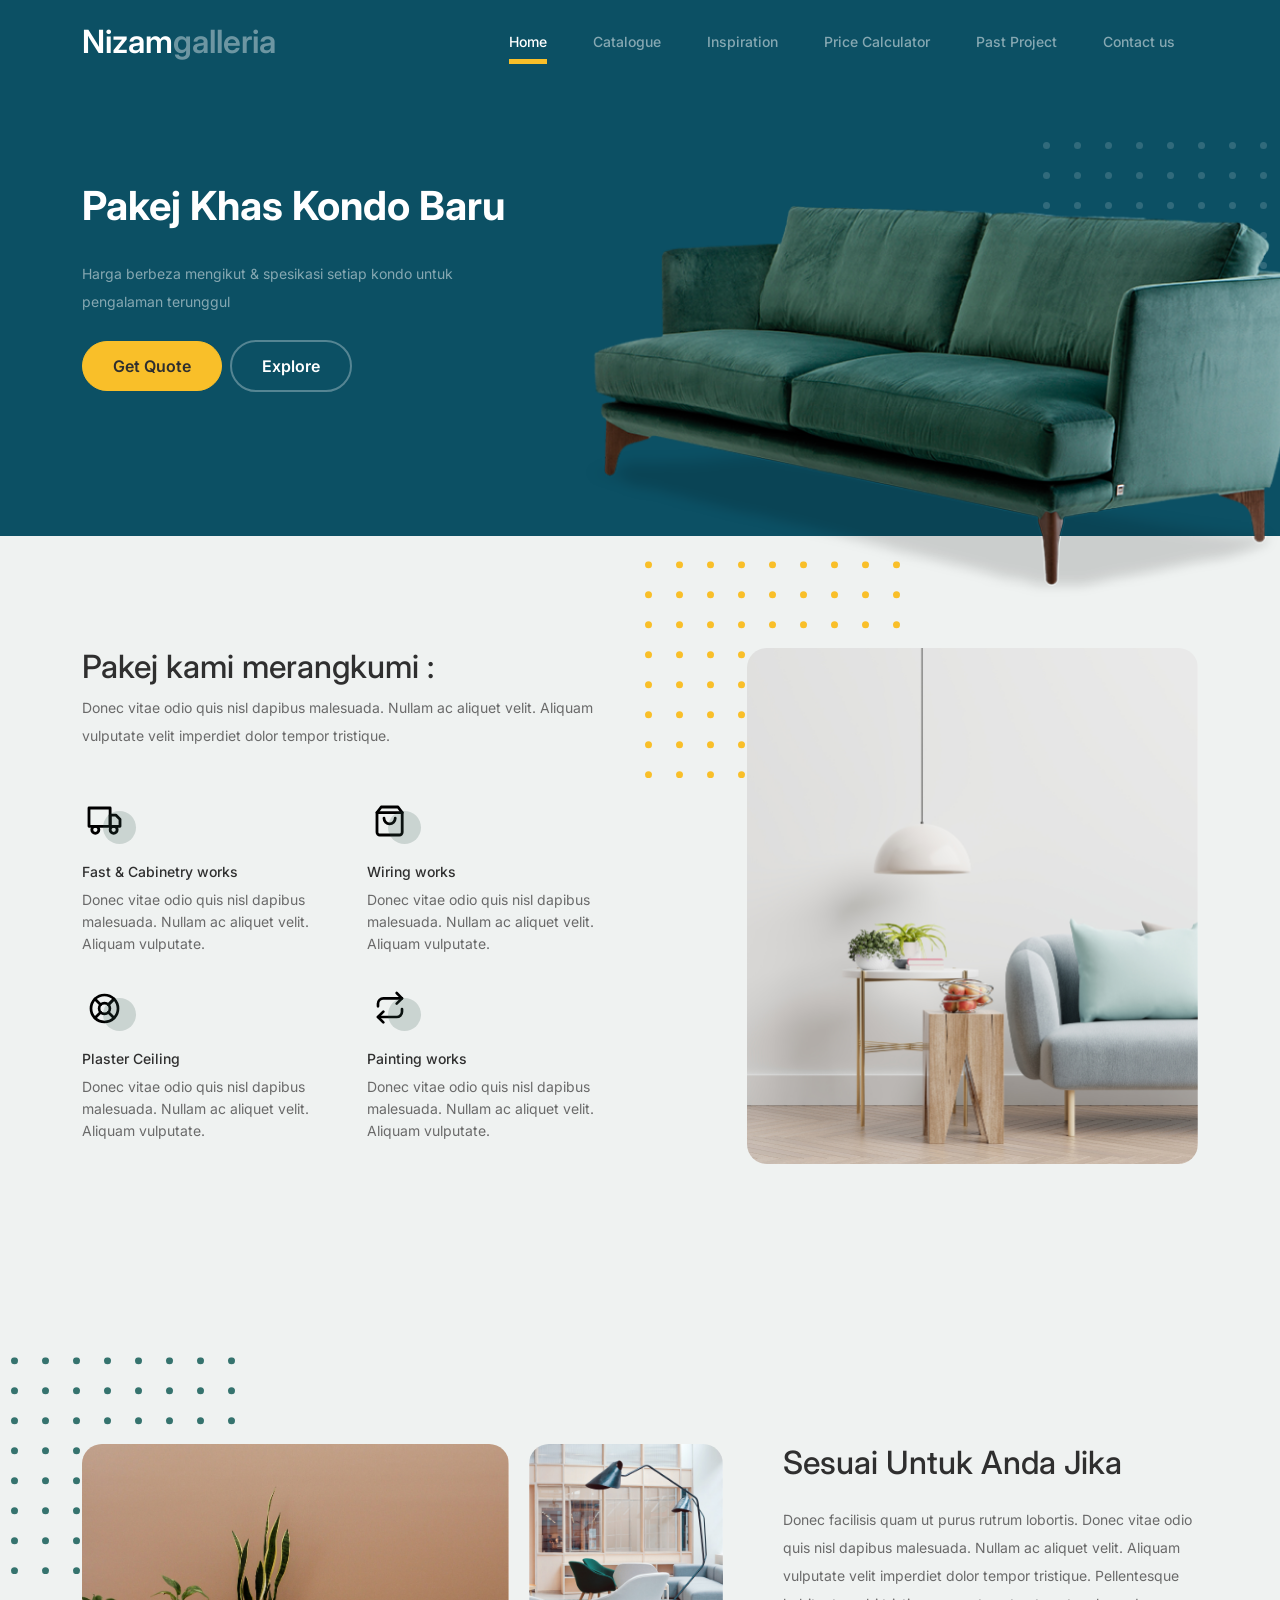
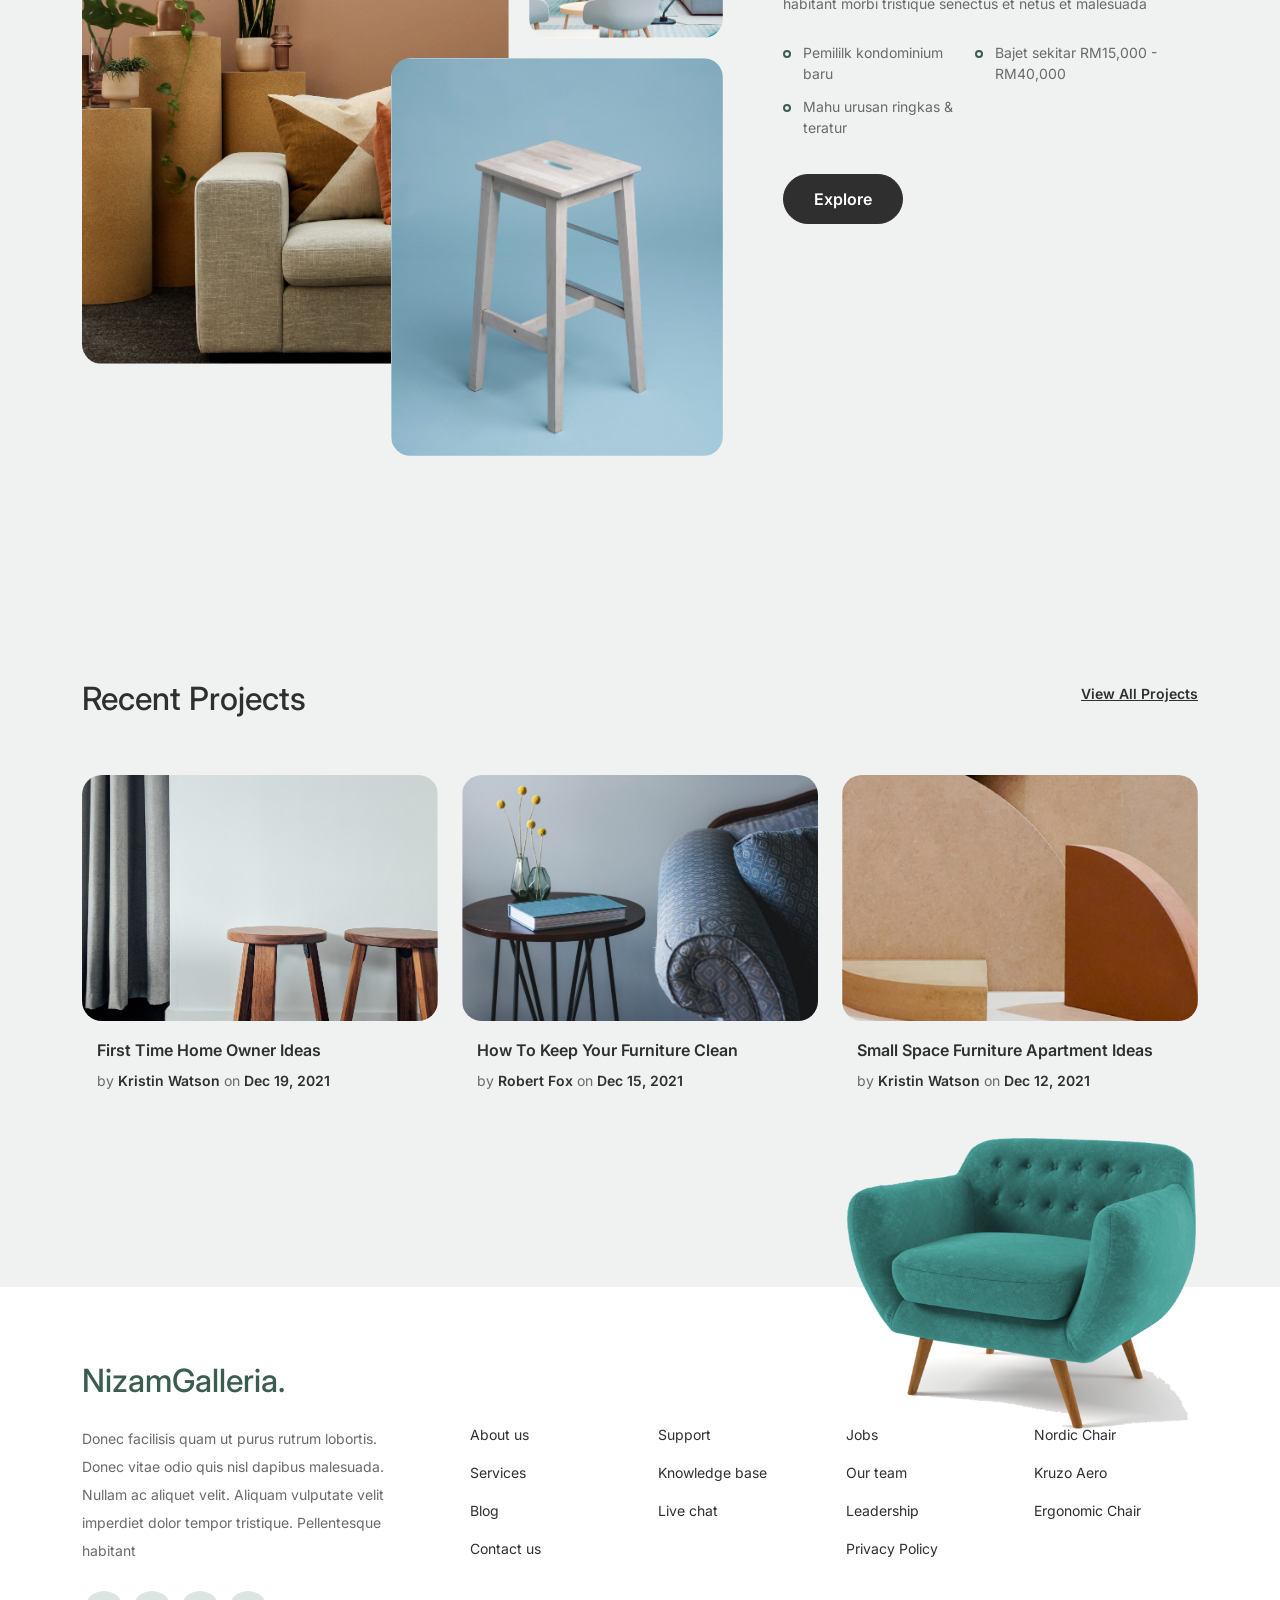
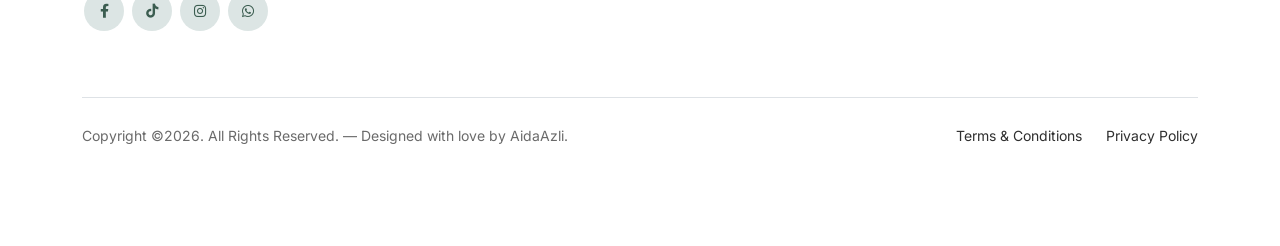
==== commit b444ba15: "Update index.html" ====
--- a/index.html
+++ b/index.html
@@ -59,8 +59,8 @@
 					<div class="row justify-content-between">
 						<div class="col-lg-5">
 							<div class="intro-excerpt">
-								<h1>Modern Interior <span clsas="d-block">Design Studio</span></h1>
-								<p class="mb-4">Donec vitae odio quis nisl dapibus malesuada. Nullam ac aliquet velit. Aliquam vulputate velit imperdiet dolor tempor tristique.</p>
+								<h1>Pakej Khas <span clsas="d-block">Kondo Baru</span></h1>
+								<p class="mb-4">Harga berbeza mengikut & spesikasi setiap kondo untuk pengalaman terunggul</p>
 								<p><a href="priceCalculator.html" class="btn btn-secondary me-2">Get Quote</a><a href="#" class="btn btn-white-outline">Explore</a></p>
 							</div>
 						</div>
@@ -79,7 +79,7 @@
 			<div class="container">
 				<div class="row justify-content-between">
 					<div class="col-lg-6">
-						<h2 class="section-title">Why Choose Us</h2>
+						<h2 class="section-title">Pakej kami merangkumi :</h2>
 						<p>Donec vitae odio quis nisl dapibus malesuada. Nullam ac aliquet velit. Aliquam vulputate velit imperdiet dolor tempor tristique.</p>
 
 						<div class="row my-5">
@@ -88,7 +88,7 @@
 									<div class="icon">
 										<img src="images/truck.svg" alt="Image" class="imf-fluid">
 									</div>
-									<h3>Fast &amp; Free Shipping</h3>
+									<h3>Fast &amp; Cabinetry works</h3>
 									<p>Donec vitae odio quis nisl dapibus malesuada. Nullam ac aliquet velit. Aliquam vulputate.</p>
 								</div>
 							</div>
@@ -98,7 +98,7 @@
 									<div class="icon">
 										<img src="images/bag.svg" alt="Image" class="imf-fluid">
 									</div>
-									<h3>Easy to Shop</h3>
+									<h3>Wiring works</h3>
 									<p>Donec vitae odio quis nisl dapibus malesuada. Nullam ac aliquet velit. Aliquam vulputate.</p>
 								</div>
 							</div>
@@ -108,7 +108,7 @@
 									<div class="icon">
 										<img src="images/support.svg" alt="Image" class="imf-fluid">
 									</div>
-									<h3>24/7 Support</h3>
+									<h3>Plaster Ceiling</h3>
 									<p>Donec vitae odio quis nisl dapibus malesuada. Nullam ac aliquet velit. Aliquam vulputate.</p>
 								</div>
 							</div>
@@ -118,7 +118,7 @@
 									<div class="icon">
 										<img src="images/return.svg" alt="Image" class="imf-fluid">
 									</div>
-									<h3>Hassle Free Returns</h3>
+									<h3>Painting works</h3>
 									<p>Donec vitae odio quis nisl dapibus malesuada. Nullam ac aliquet velit. Aliquam vulputate.</p>
 								</div>
 							</div>
@@ -149,14 +149,13 @@
 						</div>
 					</div>
 					<div class="col-lg-5 ps-lg-5">
-						<h2 class="section-title mb-4">We Help You Make Modern Interior Design</h2>
+						<h2 class="section-title mb-4">Sesuai Untuk Anda Jika</h2>
 						<p>Donec facilisis quam ut purus rutrum lobortis. Donec vitae odio quis nisl dapibus malesuada. Nullam ac aliquet velit. Aliquam vulputate velit imperdiet dolor tempor tristique. Pellentesque habitant morbi tristique senectus et netus et malesuada</p>
 
 						<ul class="list-unstyled custom-list my-4">
-							<li>Donec vitae odio quis nisl dapibus malesuada</li>
-							<li>Donec vitae odio quis nisl dapibus malesuada</li>
-							<li>Donec vitae odio quis nisl dapibus malesuada</li>
-							<li>Donec vitae odio quis nisl dapibus malesuada</li>
+							<li>Pemililk kondominium baru</li>
+							<li>Bajet sekitar RM15,000 - RM40,000</li>
+							<li>Mahu urusan ringkas & teratur</li>
 						</ul>
 						<p><a herf="#" class="btn">Explore</a></p>
 					</div>
